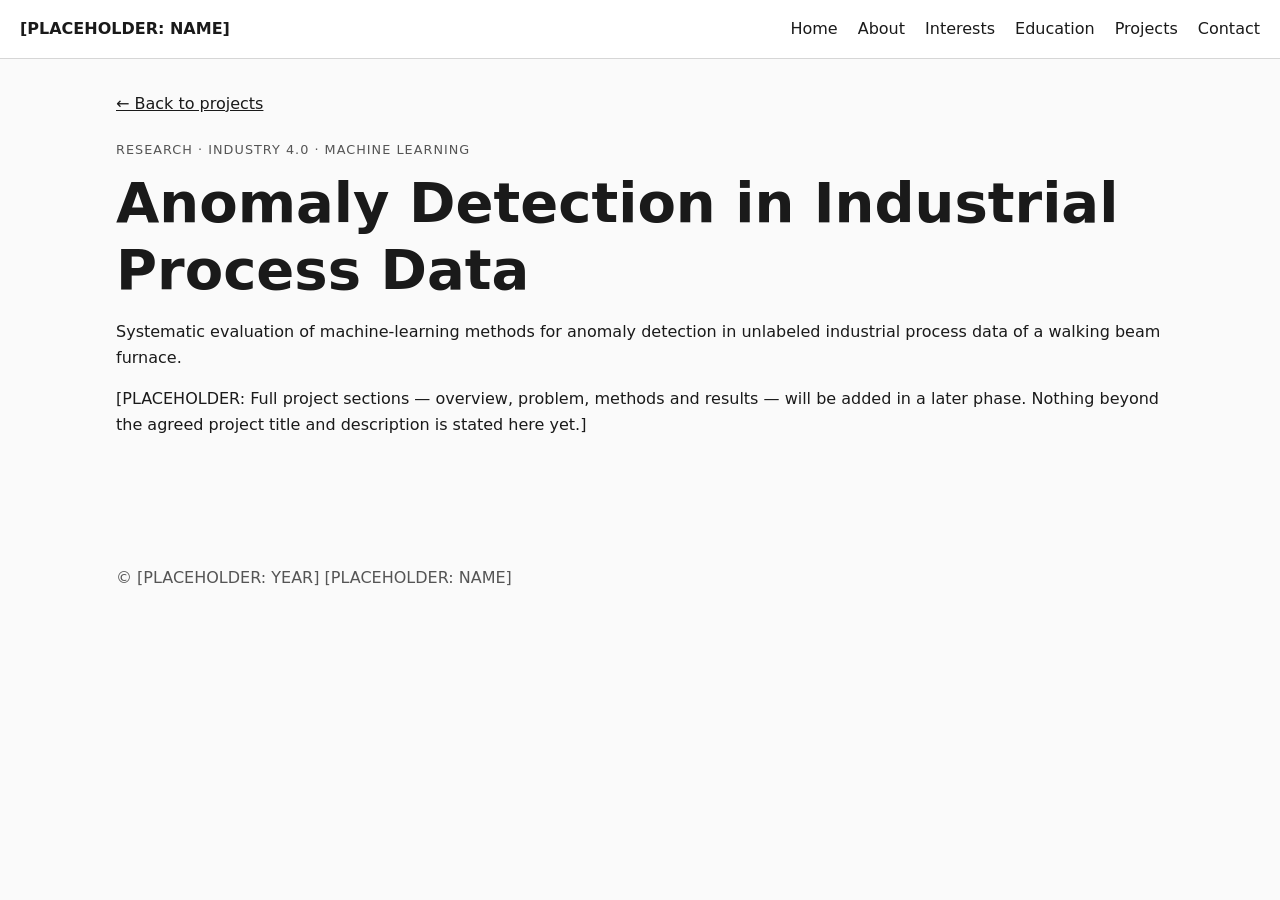
==== projects/anomaly-detection.html @ 58fe07e2 "Add HTML/CSS portfolio skeleton for GitHub Pages. Co-authored-by: Cursor <cursoragent@cursor.com>" ====
<!DOCTYPE html>
<html lang="en">
  <head>
    <meta charset="UTF-8" />
    <meta name="viewport" content="width=device-width, initial-scale=1.0" />
    <title>Anomaly Detection in Industrial Process Data · [PLACEHOLDER: NAME]</title>
    <link rel="stylesheet" href="../styles.css" />
  </head>
  <body>
    <header class="site-header">
      <a class="logo" href="../index.html">[PLACEHOLDER: NAME]</a>
      <nav class="site-nav" aria-label="Primary">
        <ul>
          <li><a href="../index.html#home">Home</a></li>
          <li><a href="../index.html#about">About</a></li>
          <li><a href="../index.html#interests">Interests</a></li>
          <li><a href="../index.html#education">Education</a></li>
          <li><a href="../index.html#projects">Projects</a></li>
          <li><a href="../index.html#contact">Contact</a></li>
        </ul>
      </nav>
    </header>

    <main class="page-project">
      <a class="back-link" href="../index.html#projects">← Back to projects</a>
      <p class="section-label">Research · Industry 4.0 · Machine Learning</p>
      <h1>Anomaly Detection in Industrial Process Data</h1>
      <p>
        Systematic evaluation of machine-learning methods for anomaly detection
        in unlabeled industrial process data of a walking beam furnace.
      </p>
      <p>
        [PLACEHOLDER: Full project sections — overview, problem, methods and
        results — will be added in a later phase. Nothing beyond the agreed
        project title and description is stated here yet.]
      </p>
    </main>

    <footer class="site-footer">
      <p>© [PLACEHOLDER: YEAR] [PLACEHOLDER: NAME]</p>
    </footer>

    <script src="../script.js"></script>
  </body>
</html>
---- styles.css ----
/* Phase 1: structural layout only. Visual polish follows in a later phase. */

:root {
  --max-width: 68rem;
  --space: 1.25rem;
  --space-lg: 4rem;
  --border: #d6d6d6;
  --text: #1a1a1a;
  --muted: #555;
  --bg: #fafafa;
  --surface: #fff;
}

*,
*::before,
*::after {
  box-sizing: border-box;
}

html {
  scroll-behavior: auto;
}

body {
  margin: 0;
  font-family: system-ui, -apple-system, "Segoe UI", sans-serif;
  line-height: 1.6;
  color: var(--text);
  background: var(--bg);
}

img {
  max-width: 100%;
  height: auto;
}

a {
  color: inherit;
}

.site-header {
  display: flex;
  flex-wrap: wrap;
  align-items: center;
  justify-content: space-between;
  gap: 0.75rem;
  padding: 1rem var(--space);
  border-bottom: 1px solid var(--border);
  background: var(--surface);
  position: sticky;
  top: 0;
}

.logo {
  font-weight: 600;
  text-decoration: none;
}

.site-nav ul {
  display: flex;
  flex-wrap: wrap;
  gap: 0.75rem 1.25rem;
  list-style: none;
  margin: 0;
  padding: 0;
}

.site-nav a {
  text-decoration: none;
}

.site-nav a:hover,
.site-nav a:focus-visible {
  text-decoration: underline;
}

main {
  max-width: var(--max-width);
  margin: 0 auto;
  padding: 0 var(--space) var(--space-lg);
}

section {
  padding: var(--space-lg) 0;
  border-bottom: 1px solid var(--border);
}

.section-label {
  margin: 0 0 0.5rem;
  letter-spacing: 0.08em;
  text-transform: uppercase;
  font-size: 0.8rem;
  color: var(--muted);
}

h1,
h2,
h3 {
  line-height: 1.2;
  font-weight: 650;
}

h1 {
  margin: 0 0 0.75rem;
  font-size: clamp(2rem, 6vw, 3.5rem);
}

h2 {
  margin: 0 0 1.25rem;
  font-size: clamp(1.5rem, 3vw, 2rem);
}

h3 {
  margin: 0 0 0.5rem;
  font-size: 1.15rem;
}

.hero {
  padding-top: 5rem;
  padding-bottom: 5rem;
}

.hero-kicker {
  margin: 0 0 0.75rem;
  color: var(--muted);
  letter-spacing: 0.12em;
  text-transform: uppercase;
  font-size: 0.8rem;
}

.hero-focus {
  margin: 0 0 1rem;
  font-size: 1.1rem;
}

.hero-quote {
  max-width: 38rem;
  margin: 0 0 1.75rem;
  color: var(--muted);
}

.hero-actions {
  display: flex;
  flex-wrap: wrap;
  gap: 0.75rem;
}

.button {
  display: inline-block;
  padding: 0.65rem 1.1rem;
  border: 1px solid var(--text);
  background: var(--text);
  color: var(--surface);
  text-decoration: none;
}

.button-secondary {
  background: transparent;
  color: var(--text);
}

.button:hover,
.button:focus-visible {
  opacity: 0.85;
}

.interest-grid {
  display: grid;
  grid-template-columns: repeat(auto-fit, minmax(12rem, 1fr));
  gap: 0.75rem;
  list-style: none;
  margin: 0;
  padding: 0;
}

.interest-grid li {
  padding: 1rem;
  border: 1px solid var(--border);
  background: var(--surface);
}

.timeline {
  list-style: none;
  margin: 0;
  padding: 0;
}

.timeline li {
  padding: 1.25rem 0 1.25rem 1.25rem;
  border-left: 2px solid var(--border);
}

.timeline-meta {
  margin: 0 0 0.35rem;
  color: var(--muted);
  font-size: 0.9rem;
}

.project-card {
  padding: 1.5rem;
  border: 1px solid var(--border);
  background: var(--surface);
}

.project-meta {
  margin: 0 0 0.5rem;
  color: var(--muted);
  font-size: 0.85rem;
  letter-spacing: 0.04em;
  text-transform: uppercase;
}

.method-list {
  display: flex;
  flex-wrap: wrap;
  gap: 0.5rem;
  list-style: none;
  margin: 1rem 0;
  padding: 0;
}

.method-list li {
  padding: 0.25rem 0.6rem;
  border: 1px solid var(--border);
  font-size: 0.9rem;
}

.text-link {
  font-weight: 600;
}

.contact-list {
  list-style: none;
  margin: 0;
  padding: 0;
}

.contact-list li {
  margin-bottom: 0.5rem;
}

.site-footer {
  max-width: var(--max-width);
  margin: 0 auto;
  padding: 2rem var(--space);
  color: var(--muted);
}

.page-project {
  padding-top: 2rem;
}

.back-link {
  display: inline-block;
  margin-bottom: 1.5rem;
}

@media (max-width: 767px) {
  .site-header {
    flex-direction: column;
    align-items: flex-start;
  }

  .hero {
    padding-top: 2.5rem;
    padding-bottom: 2.5rem;
  }

  section {
    padding: 2.5rem 0;
  }
}
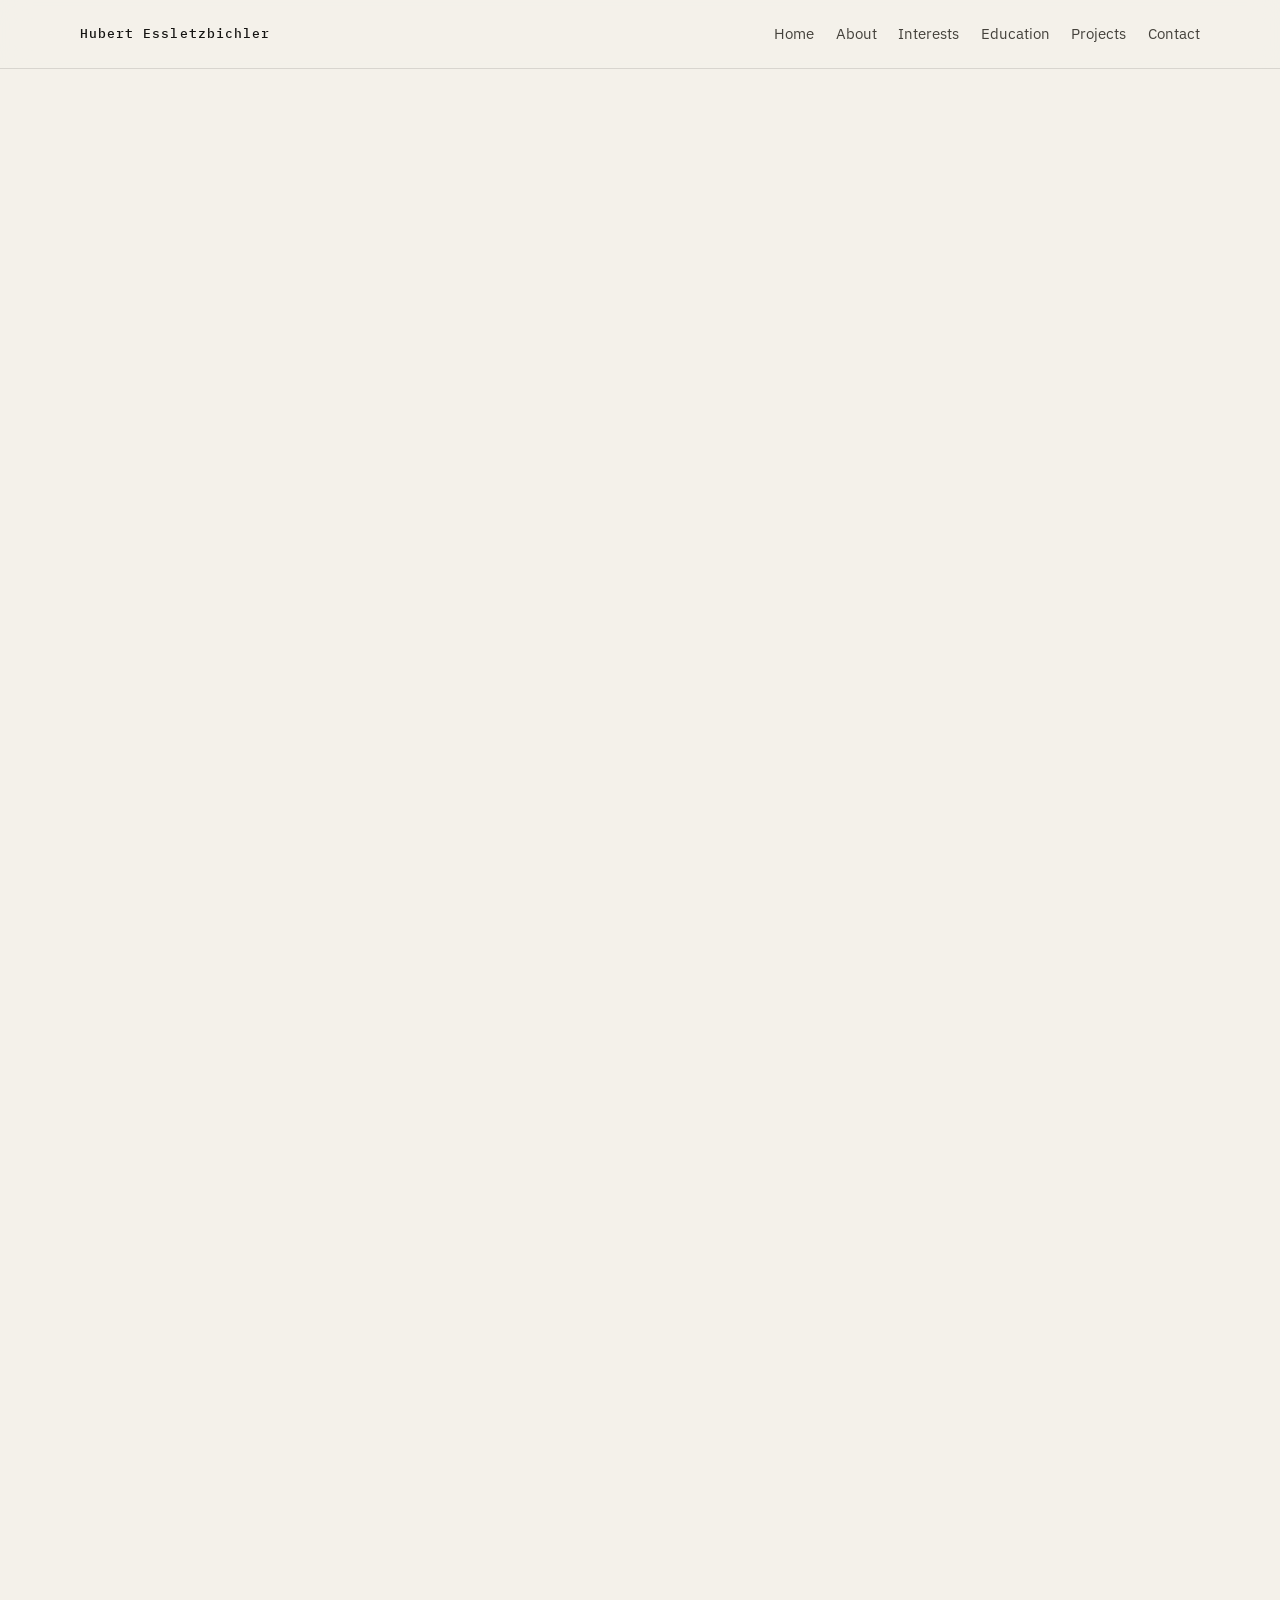
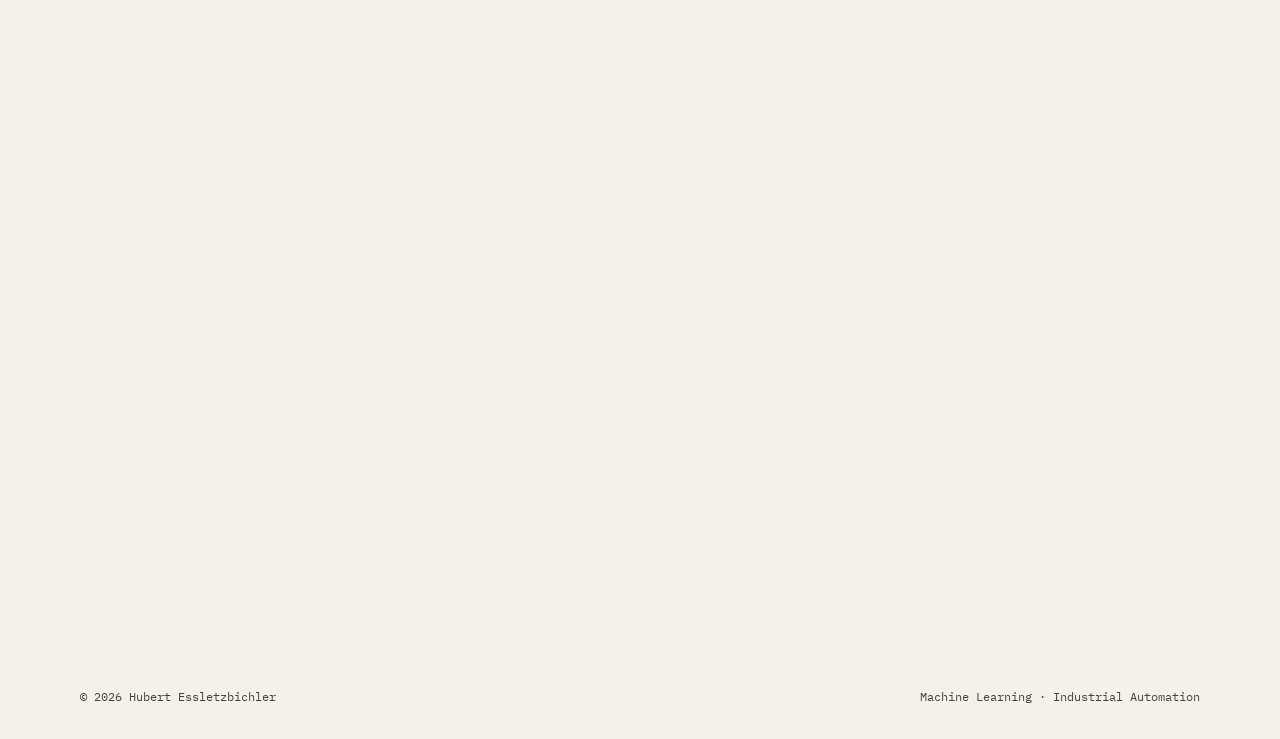
==== commit 1b7e2140: "Complete personal portfolio for GitHub Pages. Co-authored-by: Cursor <cursoragent@cursor.com>" ====
--- a/projects/anomaly-detection.html
+++ b/projects/anomaly-detection.html
@@ -3,41 +3,284 @@
   <head>
     <meta charset="UTF-8" />
     <meta name="viewport" content="width=device-width, initial-scale=1.0" />
-    <title>Anomaly Detection in Industrial Process Data · [PLACEHOLDER: NAME]</title>
+    <title>
+      Anomaly Detection in Industrial Process Data · Hubert Essletzbichler
+    </title>
+    <meta
+      name="description"
+      content="Research project: systematic comparison of unsupervised machine-learning methods for anomaly detection in unlabeled walking-beam-furnace process data."
+    />
+    <link
+      rel="canonical"
+      href="https://hubert1900.github.io/essletzbichler-hubert-portfolio/projects/anomaly-detection.html"
+    />
+    <meta property="og:type" content="article" />
+    <meta
+      property="og:title"
+      content="Anomaly Detection in Industrial Process Data · Hubert Essletzbichler"
+    />
+    <meta
+      property="og:description"
+      content="Systematic evaluation of machine-learning methods for anomaly detection in unlabeled industrial process data of a walking beam furnace."
+    />
+    <meta
+      property="og:url"
+      content="https://hubert1900.github.io/essletzbichler-hubert-portfolio/projects/anomaly-detection.html"
+    />
+    <meta
+      property="og:image"
+      content="https://hubert1900.github.io/essletzbichler-hubert-portfolio/assets/images/profile.jpg"
+    />
+    <meta name="twitter:card" content="summary_large_image" />
+    <meta name="theme-color" content="#f4f1ea" />
+    <link rel="preconnect" href="https://fonts.googleapis.com" />
+    <link rel="preconnect" href="https://fonts.gstatic.com" crossorigin />
+    <link
+      href="https://fonts.googleapis.com/css2?family=IBM+Plex+Mono:wght@400;500&family=IBM+Plex+Sans:wght@400;500;600&display=swap"
+      rel="stylesheet"
+    />
     <link rel="stylesheet" href="../styles.css" />
   </head>
   <body>
+    <a class="skip-link" href="#main-content">Skip to main content</a>
     <header class="site-header">
-      <a class="logo" href="../index.html">[PLACEHOLDER: NAME]</a>
-      <nav class="site-nav" aria-label="Primary">
-        <ul>
-          <li><a href="../index.html#home">Home</a></li>
-          <li><a href="../index.html#about">About</a></li>
-          <li><a href="../index.html#interests">Interests</a></li>
-          <li><a href="../index.html#education">Education</a></li>
-          <li><a href="../index.html#projects">Projects</a></li>
-          <li><a href="../index.html#contact">Contact</a></li>
-        </ul>
-      </nav>
+      <div class="shell header-bar">
+        <a class="logo" href="../index.html">Hubert Essletzbichler</a>
+        <button
+          type="button"
+          class="menu-toggle"
+          aria-expanded="false"
+          aria-controls="primary-nav"
+          aria-label="Open menu"
+        >
+          <span class="menu-toggle-bars" aria-hidden="true"></span>
+          <span class="menu-toggle-text">Menu</span>
+        </button>
+        <nav id="primary-nav" class="site-nav" aria-label="Primary">
+          <ul>
+            <li><a href="../index.html#home">Home</a></li>
+            <li><a href="../index.html#about">About</a></li>
+            <li><a href="../index.html#interests">Interests</a></li>
+            <li><a href="../index.html#education">Education</a></li>
+            <li><a href="../index.html#projects">Projects</a></li>
+            <li><a href="../index.html#contact">Contact</a></li>
+          </ul>
+        </nav>
+      </div>
     </header>
 
-    <main class="page-project">
+    <main id="main-content" class="shell page-project" tabindex="-1">
+      <article>
       <a class="back-link" href="../index.html#projects">← Back to projects</a>
       <p class="section-label">Research · Industry 4.0 · Machine Learning</p>
       <h1>Anomaly Detection in Industrial Process Data</h1>
-      <p>
+      <p class="project-lead">
         Systematic evaluation of machine-learning methods for anomaly detection
-        in unlabeled industrial process data of a walking beam furnace.
+        in unlabeled industrial process data of a walking beam furnace
+        (Stoßofen).
       </p>
-      <p>
-        [PLACEHOLDER: Full project sections — overview, problem, methods and
-        results — will be added in a later phase. Nothing beyond the agreed
-        project title and description is stated here yet.]
-      </p>
+
+      <section class="project-block" aria-labelledby="overview-heading">
+        <h2 id="overview-heading">Project Overview</h2>
+        <p>
+          This research project compares several unsupervised machine-learning
+          methods for detecting anomalies in industrial process data from a
+          walking beam furnace. The work focuses on a systematic evaluation
+          rather than on promoting a single algorithm.
+        </p>
+      </section>
+
+      <section class="project-block" aria-labelledby="problem-heading">
+        <h2 id="problem-heading">Problem Statement</h2>
+        <p>
+          Walking beam furnaces are continuous industrial heating processes.
+          Process variables are recorded over time, but labelled examples of
+          faults or unusual operating states are typically scarce. Without
+          reliable labels, conventional supervised classification is of limited
+          use. The industrial task is therefore to identify unusual patterns in
+          multivariate process data under realistic, largely unlabeled
+          conditions.
+        </p>
+      </section>
+
+      <section class="project-block" aria-labelledby="objective-heading">
+        <h2 id="objective-heading">Objective</h2>
+        <p>
+          The objective is to evaluate which machine-learning approaches are
+          suitable as a starting point for practical anomaly detection on this
+          furnace process. Suitability is assessed not only by detection
+          behaviour, but also by robustness, interpretability, handling of
+          unlabeled data, and effort required for parameterization.
+        </p>
+      </section>
+
+      <section class="project-block" aria-labelledby="data-heading">
+        <h2 id="data-heading">Data</h2>
+        <p>
+          The study uses industrial process time series from the walking beam
+          furnace. The recorded quantities include:
+        </p>
+        <ul class="plain-list">
+          <li>temperature-related process data</li>
+          <li>gas-related process data</li>
+          <li>air-related process data</li>
+        </ul>
+        <p>
+          The data are multivariate time series and are predominantly unlabeled.
+          No assumed dataset size, sampling rate, or plant identifier is stated
+          here.
+        </p>
+        <p class="placeholder-note">
+          [PLACEHOLDER: DATA DETAILS — recording period, number of variables,
+          sampling interval, preprocessing steps, or a figure of selected
+          signals, if they should be published.]
+        </p>
+      </section>
+
+      <section class="project-block" aria-labelledby="methodology-heading">
+        <h2 id="methodology-heading">Methodology</h2>
+        <p>
+          The same industrial process data are used to compare several
+          unsupervised methods under a common evaluation framing. The comparison
+          is systematic: each method is considered with regard to how it treats
+          unlabeled data, unknown anomaly types, multivariate relationships, and
+          practical constraints of industrial use. The aim is not to declare a
+          universally best algorithm, but to identify which approaches are
+          defensible for this process and this use case.
+        </p>
+        <p class="placeholder-note">
+          [PLACEHOLDER: METHOD DETAILS — preprocessing, train/test split if
+          any, and how scores or alarms were compared, if these should be
+          published.]
+        </p>
+      </section>
+
+      <section class="project-block" aria-labelledby="models-heading">
+        <h2 id="models-heading">Models</h2>
+        <ol class="model-list">
+          <li>
+            <h3>Moving Average</h3>
+            <p>
+              A simple statistical baseline that highlights deviations from a
+              smoothed local level in the time series.
+            </p>
+          </li>
+          <li>
+            <h3>PCA</h3>
+            <p>
+              Principal Component Analysis used to represent multivariate
+              variation and to flag observations that are poorly explained by
+              the dominant components.
+            </p>
+          </li>
+          <li>
+            <h3>One-Class SVM</h3>
+            <p>
+              A boundary-based one-class method that models a region of normal
+              operation in feature space.
+            </p>
+          </li>
+          <li>
+            <h3>Isolation Forest</h3>
+            <p>
+              An ensemble method that isolates unusual observations through
+              random partitions, without requiring labeled anomalies.
+            </p>
+          </li>
+          <li>
+            <h3>Local Outlier Factor</h3>
+            <p>
+              A density-based method that compares the local neighbourhood of
+              an observation with that of its neighbours.
+            </p>
+          </li>
+          <li>
+            <h3>Autoencoder</h3>
+            <p>
+              A neural reconstruction model intended for more complex, possibly
+              nonlinear relationships in the process data.
+            </p>
+          </li>
+        </ol>
+      </section>
+
+      <section class="project-block" aria-labelledby="criteria-heading">
+        <h2 id="criteria-heading">Evaluation Criteria</h2>
+        <p>The methods were considered with respect to, among other aspects:</p>
+        <ul class="plain-list">
+          <li>handling of unlabeled data</li>
+          <li>handling of unknown anomaly types</li>
+          <li>robustness</li>
+          <li>interpretability</li>
+          <li>multivariate processing</li>
+          <li>parameterization effort</li>
+          <li>extensibility</li>
+        </ul>
+      </section>
+
+      <section class="project-block" aria-labelledby="results-heading">
+        <h2 id="results-heading">Results</h2>
+        <p>
+          There is no universally best method. Suitability depends on the
+          process, the available data, and the intended industrial use.
+        </p>
+        <div class="result-grid">
+          <article>
+            <p class="result-kicker">Practical starting point</p>
+            <h3>Isolation Forest</h3>
+            <p>
+              For the walking beam furnace process under study, Isolation Forest
+              was prioritized as a suitable starting point for practical
+              implementation.
+            </p>
+          </article>
+          <article>
+            <p class="result-kicker">Comparison model</p>
+            <h3>One-Class SVM</h3>
+            <p>
+              The One-Class SVM is kept as a complementary comparison model
+              alongside Isolation Forest.
+            </p>
+          </article>
+          <article>
+            <p class="result-kicker">Further approach</p>
+            <h3>Autoencoder</h3>
+            <p>
+              The Autoencoder was assessed as a further approach for more
+              complex and nonlinear relationships in the process data.
+            </p>
+          </article>
+        </div>
+        <p class="placeholder-note">
+          [PLACEHOLDER: RESULTS DETAIL — plots, qualitative examples, or
+          quantitative scores, only if they exist and may be published.]
+        </p>
+      </section>
+
+      <section class="project-block" aria-labelledby="conclusion-heading">
+        <h2 id="conclusion-heading">Conclusion</h2>
+        <p>
+          The results show that the most complex machine-learning model is not
+          automatically the most suitable one for industrial use. Fitness
+          depends in particular on:
+        </p>
+        <ul class="plain-list">
+          <li>the available process data</li>
+          <li>the requirements of the use case</li>
+          <li>the planned area of application</li>
+          <li>interpretability</li>
+          <li>robustness</li>
+          <li>parameterization effort</li>
+        </ul>
+      </section>
+      </article>
     </main>
 
     <footer class="site-footer">
-      <p>© [PLACEHOLDER: YEAR] [PLACEHOLDER: NAME]</p>
+      <div class="shell footer-bar">
+        <p>© 2026 Hubert Essletzbichler</p>
+        <p>Machine Learning · Industrial Automation</p>
+      </div>
     </footer>
 
     <script src="../script.js"></script>
--- a/styles.css
+++ b/styles.css
@@ -1,14 +1,18 @@
-/* Phase 1: structural layout only. Visual polish follows in a later phase. */
-
 :root {
-  --max-width: 68rem;
-  --space: 1.25rem;
-  --space-lg: 4rem;
-  --border: #d6d6d6;
-  --text: #1a1a1a;
-  --muted: #555;
-  --bg: #fafafa;
-  --surface: #fff;
+  --max-width: 70rem;
+  --gutter: clamp(1.25rem, 4vw, 2.75rem);
+  --section-space: clamp(4.25rem, 8vw, 7.25rem);
+  --ink: #161513;
+  --muted: #45423c;
+  --bg: #f4f1ea;
+  --surface: #fbf9f4;
+  --border: rgba(22, 21, 19, 0.12);
+  --accent: #1a4f49;
+  --accent-soft: rgba(26, 79, 73, 0.08);
+  --shadow: 0 16px 36px rgba(22, 21, 19, 0.05);
+  --font: "IBM Plex Sans", system-ui, sans-serif;
+  --mono: "IBM Plex Mono", ui-monospace, monospace;
+  --ease: 180ms ease;
 }
 
 *,
@@ -19,124 +23,272 @@
 
 html {
   scroll-behavior: auto;
+  scroll-padding-top: 5rem;
+  overflow-x: clip;
 }
 
 body {
   margin: 0;
-  font-family: system-ui, -apple-system, "Segoe UI", sans-serif;
-  line-height: 1.6;
-  color: var(--text);
+  color: var(--ink);
   background: var(--bg);
+  font-family: var(--font);
+  font-size: 1.05rem;
+  line-height: 1.65;
+  overflow-x: clip;
+  -webkit-font-smoothing: antialiased;
 }
 
 img {
   max-width: 100%;
   height: auto;
+  display: block;
 }
 
 a {
   color: inherit;
 }
 
+:focus-visible {
+  outline: 2px solid var(--accent);
+  outline-offset: 3px;
+}
+
+.skip-link {
+  position: absolute;
+  left: var(--gutter);
+  top: 0.75rem;
+  z-index: 30;
+  padding: 0.55rem 0.85rem;
+  background: var(--ink);
+  color: var(--bg);
+  text-decoration: none;
+  transform: translateY(-150%);
+}
+
+.skip-link:focus {
+  transform: none;
+}
+
+.visually-hidden {
+  position: absolute;
+  width: 1px;
+  height: 1px;
+  padding: 0;
+  margin: -1px;
+  overflow: hidden;
+  clip: rect(0, 0, 0, 0);
+  white-space: nowrap;
+  border: 0;
+}
+
+main:focus {
+  outline: none;
+}
+
+.shell {
+  width: min(100% - 2 * var(--gutter), var(--max-width));
+  margin-inline: auto;
+}
+
+.measure {
+  max-width: 40rem;
+}
+
+.measure p {
+  margin: 0 0 1rem;
+  color: var(--muted);
+}
+
+.measure p:last-child {
+  margin-bottom: 0;
+}
+
+.skills-block {
+  max-width: 40rem;
+  margin-top: 2rem;
+}
+
+.skills-block h3 {
+  margin-bottom: 0.85rem;
+  font-family: var(--mono);
+  font-size: 0.75rem;
+  letter-spacing: 0.1em;
+  text-transform: uppercase;
+  color: var(--muted);
+  font-weight: 500;
+}
+
+/* Header */
+
 .site-header {
+  position: sticky;
+  top: 0;
+  z-index: 20;
+  border-bottom: 1px solid var(--border);
+  background: rgba(244, 241, 234, 0.92);
+  backdrop-filter: blur(14px);
+}
+
+.header-bar {
   display: flex;
   flex-wrap: wrap;
   align-items: center;
   justify-content: space-between;
-  gap: 0.75rem;
-  padding: 1rem var(--space);
-  border-bottom: 1px solid var(--border);
-  background: var(--surface);
-  position: sticky;
-  top: 0;
+  gap: 0.85rem 1.5rem;
+  min-height: 4.25rem;
 }
 
 .logo {
-  font-weight: 600;
+  font-family: var(--mono);
+  font-size: 0.82rem;
+  font-weight: 500;
+  letter-spacing: 0.08em;
   text-decoration: none;
+}
+
+.logo:hover {
+  color: var(--accent);
 }
 
 .site-nav ul {
   display: flex;
   flex-wrap: wrap;
-  gap: 0.75rem 1.25rem;
+  gap: 0.2rem 1.35rem;
+  margin: 0;
+  padding: 0;
   list-style: none;
-  margin: 0;
-  padding: 0;
 }
 
 .site-nav a {
+  position: relative;
+  display: inline-block;
+  padding: 1.15rem 0;
+  color: var(--muted);
+  font-size: 0.92rem;
   text-decoration: none;
+  transition: color var(--ease);
+}
+
+.site-nav a::after {
+  content: "";
+  position: absolute;
+  left: 0;
+  right: 0;
+  bottom: 0.85rem;
+  height: 1px;
+  background: var(--accent);
+  transform: scaleX(0);
+  transform-origin: left;
+  transition: transform var(--ease);
 }
 
 .site-nav a:hover,
-.site-nav a:focus-visible {
-  text-decoration: underline;
-}
-
-main {
-  max-width: var(--max-width);
-  margin: 0 auto;
-  padding: 0 var(--space) var(--space-lg);
-}
+.site-nav a.is-active {
+  color: var(--ink);
+}
+
+.site-nav a:hover::after,
+.site-nav a.is-active::after {
+  transform: scaleX(1);
+}
+
+.reveal {
+  opacity: 0;
+  transform: translateY(1rem);
+  transition: opacity 0.55s ease, transform 0.55s ease;
+}
+
+.reveal.is-visible {
+  opacity: 1;
+  transform: none;
+}
+
+/* Sections */
 
 section {
-  padding: var(--space-lg) 0;
+  padding: var(--section-space) 0;
   border-bottom: 1px solid var(--border);
+  scroll-margin-top: 5rem;
 }
 
 .section-label {
-  margin: 0 0 0.5rem;
-  letter-spacing: 0.08em;
+  display: flex;
+  align-items: center;
+  gap: 0.75rem;
+  margin: 0 0 0.85rem;
+  color: var(--accent);
+  font-family: var(--mono);
+  font-size: 0.72rem;
+  letter-spacing: 0.14em;
   text-transform: uppercase;
-  font-size: 0.8rem;
-  color: var(--muted);
+}
+
+.section-label::before {
+  content: "";
+  width: 1.75rem;
+  height: 1px;
+  background: currentColor;
 }
 
 h1,
 h2,
 h3 {
-  line-height: 1.2;
-  font-weight: 650;
+  margin: 0;
+  font-weight: 600;
+  line-height: 1.12;
+  letter-spacing: -0.03em;
 }
 
 h1 {
-  margin: 0 0 0.75rem;
-  font-size: clamp(2rem, 6vw, 3.5rem);
+  margin-bottom: 1rem;
+  font-size: clamp(2.5rem, 7vw, 4.5rem);
 }
 
 h2 {
-  margin: 0 0 1.25rem;
-  font-size: clamp(1.5rem, 3vw, 2rem);
+  margin-bottom: 1.7rem;
+  font-size: clamp(1.7rem, 3vw, 2.3rem);
 }
 
 h3 {
-  margin: 0 0 0.5rem;
-  font-size: 1.15rem;
-}
+  margin-bottom: 0.45rem;
+  font-size: 1.2rem;
+}
+
+/* Hero */
 
 .hero {
-  padding-top: 5rem;
-  padding-bottom: 5rem;
+  padding-top: clamp(3.5rem, 8vw, 6.5rem);
+  padding-bottom: clamp(3.5rem, 8vw, 6.5rem);
+}
+
+.hero-grid {
+  display: grid;
+  grid-template-columns: minmax(0, 1.15fr) minmax(16rem, 0.7fr);
+  gap: clamp(2rem, 6vw, 5.5rem);
+  align-items: center;
 }
 
 .hero-kicker {
-  margin: 0 0 0.75rem;
-  color: var(--muted);
-  letter-spacing: 0.12em;
+  margin: 0 0 1.1rem;
+  color: var(--muted);
+  font-family: var(--mono);
+  font-size: 0.78rem;
+  letter-spacing: 0.16em;
   text-transform: uppercase;
-  font-size: 0.8rem;
 }
 
 .hero-focus {
-  margin: 0 0 1rem;
-  font-size: 1.1rem;
+  margin: 0 0 1.2rem;
+  color: var(--accent);
+  font-family: var(--mono);
+  font-size: clamp(0.95rem, 1.6vw, 1.1rem);
 }
 
 .hero-quote {
-  max-width: 38rem;
-  margin: 0 0 1.75rem;
-  color: var(--muted);
+  max-width: 34rem;
+  margin: 0 0 2.1rem;
+  color: var(--muted);
+  font-size: 1.12rem;
 }
 
 .hero-actions {
@@ -145,128 +297,647 @@
   gap: 0.75rem;
 }
 
+.portrait {
+  margin: 0;
+  justify-self: end;
+  width: min(100%, 22rem);
+}
+
+.portrait-frame {
+  overflow: hidden;
+  aspect-ratio: 3 / 4;
+  border: 1px solid var(--border);
+  background: var(--surface);
+}
+
+.portrait-frame img {
+  width: 100%;
+  height: 100%;
+  object-fit: cover;
+  object-position: center 20%;
+}
+
+.portrait figcaption {
+  margin-top: 0.55rem;
+  color: var(--muted);
+  font-family: var(--mono);
+  font-size: 0.72rem;
+  letter-spacing: 0.08em;
+}
+
+/* Buttons */
+
 .button {
-  display: inline-block;
-  padding: 0.65rem 1.1rem;
-  border: 1px solid var(--text);
-  background: var(--text);
-  color: var(--surface);
+  display: inline-flex;
+  align-items: center;
+  justify-content: center;
+  min-height: 2.9rem;
+  padding: 0.7rem 1.2rem;
+  border: 1px solid var(--ink);
+  background: var(--ink);
+  color: var(--bg);
+  font-size: 0.95rem;
+  font-weight: 500;
   text-decoration: none;
+  transition: background var(--ease), border-color var(--ease), color var(--ease);
+}
+
+.button:hover {
+  background: var(--accent);
+  border-color: var(--accent);
 }
 
 .button-secondary {
   background: transparent;
-  color: var(--text);
-}
-
-.button:hover,
-.button:focus-visible {
-  opacity: 0.85;
-}
+  color: var(--ink);
+}
+
+.button-secondary:hover {
+  background: var(--accent);
+  border-color: var(--accent);
+  color: var(--bg);
+}
+
+/* Interests */
 
 .interest-grid {
   display: grid;
-  grid-template-columns: repeat(auto-fit, minmax(12rem, 1fr));
-  gap: 0.75rem;
+  grid-template-columns: repeat(3, minmax(0, 1fr));
+  gap: 0.85rem;
+  margin: 0;
+  padding: 0;
   list-style: none;
-  margin: 0;
-  padding: 0;
+  counter-reset: interest;
 }
 
 .interest-grid li {
-  padding: 1rem;
+  display: flex;
+  flex-direction: column;
+  justify-content: space-between;
+  gap: 1.5rem;
+  min-height: 8.25rem;
+  padding: 1.15rem 1.2rem;
   border: 1px solid var(--border);
   background: var(--surface);
-}
+  transition: border-color var(--ease), transform var(--ease);
+}
+
+.interest-grid li::before {
+  counter-increment: interest;
+  content: counter(interest, decimal-leading-zero);
+  color: var(--muted);
+  font-family: var(--mono);
+  font-size: 0.72rem;
+}
+
+.interest-grid li:hover {
+  border-color: var(--accent);
+  transform: translateY(-2px);
+}
+
+/* Timeline */
 
 .timeline {
+  margin: 0;
+  padding: 0;
   list-style: none;
-  margin: 0;
-  padding: 0;
 }
 
 .timeline li {
-  padding: 1.25rem 0 1.25rem 1.25rem;
-  border-left: 2px solid var(--border);
+  display: grid;
+  grid-template-columns: 14.5rem minmax(0, 1fr);
+  gap: 1.5rem;
+  padding: 1.6rem 0;
+  border-top: 1px solid var(--border);
+}
+
+.timeline li:last-child {
+  border-bottom: 1px solid var(--border);
 }
 
 .timeline-meta {
-  margin: 0 0 0.35rem;
-  color: var(--muted);
-  font-size: 0.9rem;
-}
+  margin: 0;
+  color: var(--muted);
+  font-family: var(--mono);
+  font-size: 0.75rem;
+  letter-spacing: 0.04em;
+}
+
+.timeline-body p {
+  margin: 0;
+  max-width: 40rem;
+  color: var(--muted);
+}
+
+/* Projects */
 
 .project-card {
-  padding: 1.5rem;
+  display: grid;
+  grid-template-columns: 4.5rem minmax(0, 1fr);
+  gap: 1rem 1.5rem;
+  padding: clamp(1.5rem, 3vw, 2.4rem);
   border: 1px solid var(--border);
   background: var(--surface);
+  box-shadow: var(--shadow);
+  transition: border-color var(--ease), transform var(--ease);
+}
+
+.project-card:hover {
+  border-color: rgba(26, 79, 73, 0.45);
+  transform: translateY(-2px);
+}
+
+.project-index {
+  margin: 0;
+  color: var(--accent);
+  font-family: var(--mono);
+  font-size: 0.85rem;
 }
 
 .project-meta {
-  margin: 0 0 0.5rem;
-  color: var(--muted);
-  font-size: 0.85rem;
-  letter-spacing: 0.04em;
+  margin: 0 0 0.7rem;
+  color: var(--accent);
+  font-family: var(--mono);
+  font-size: 0.72rem;
+  letter-spacing: 0.1em;
   text-transform: uppercase;
+}
+
+.project-card h3 a {
+  text-decoration: none;
+}
+
+.project-card h3 a:hover {
+  color: var(--accent);
+}
+
+.project-body > p {
+  max-width: 42rem;
+  margin: 0;
+  color: var(--muted);
 }
 
 .method-list {
   display: flex;
   flex-wrap: wrap;
-  gap: 0.5rem;
+  gap: 0.45rem;
+  margin: 1.2rem 0 1.35rem;
+  padding: 0;
   list-style: none;
-  margin: 1rem 0;
-  padding: 0;
 }
 
 .method-list li {
-  padding: 0.25rem 0.6rem;
+  padding: 0.28rem 0.65rem;
   border: 1px solid var(--border);
-  font-size: 0.9rem;
+  background: var(--accent-soft);
+  font-family: var(--mono);
+  font-size: 0.75rem;
 }
 
 .text-link {
   font-weight: 600;
+  text-decoration: none;
+  border-bottom: 1px solid currentColor;
+}
+
+.text-link:hover {
+  color: var(--accent);
+}
+
+/* Contact */
+
+.contact-grid {
+  display: grid;
+  grid-template-columns: minmax(0, 0.9fr) minmax(0, 1.1fr);
+  gap: clamp(2rem, 6vw, 5rem);
+  align-items: start;
 }
 
 .contact-list {
+  margin: 0;
+  padding: 0;
   list-style: none;
-  margin: 0;
+  border-top: 1px solid var(--border);
+}
+
+.contact-list li {
+  display: grid;
+  grid-template-columns: 7rem minmax(0, 1fr);
+  gap: 1rem;
+  align-items: center;
+  min-height: 3.6rem;
+  padding: 0.85rem 0;
+  border-bottom: 1px solid var(--border);
+}
+
+.contact-list span {
+  color: var(--muted);
+  font-family: var(--mono);
+  font-size: 0.72rem;
+  letter-spacing: 0.08em;
+  text-transform: uppercase;
+}
+
+.contact-list a {
+  color: var(--ink);
+  text-decoration: none;
+  justify-self: end;
+  text-align: right;
+  overflow-wrap: anywhere;
+}
+
+.contact-list a:hover {
+  color: var(--accent);
+}
+
+/* Footer */
+
+.site-footer {
+  padding: 1.6rem 0 2rem;
+}
+
+.footer-bar {
+  display: flex;
+  flex-wrap: wrap;
+  justify-content: space-between;
+  gap: 0.5rem 1.5rem;
+  color: var(--muted);
+  font-family: var(--mono);
+  font-size: 0.75rem;
+}
+
+.footer-bar p {
+  margin: 0;
+}
+
+/* Project page */
+
+.page-project {
+  padding-top: 3.5rem;
+  padding-bottom: 5rem;
+}
+
+.page-project h1 {
+  max-width: 18ch;
+  font-size: clamp(2rem, 5vw, 3.2rem);
+}
+
+.page-project p,
+.project-lead {
+  max-width: 42rem;
+  color: var(--muted);
+}
+
+.project-lead {
+  margin: 0 0 2.5rem;
+  font-size: 1.12rem;
+}
+
+.project-block {
+  max-width: 46rem;
+  padding: 2.4rem 0;
+  border-top: 1px solid var(--border);
+}
+
+.project-block h2 {
+  margin-bottom: 1rem;
+  font-size: clamp(1.45rem, 2.5vw, 1.85rem);
+}
+
+.project-block p {
+  margin: 0 0 1rem;
+  color: var(--muted);
+}
+
+.project-block p:last-child {
+  margin-bottom: 0;
+}
+
+.plain-list {
+  margin: 0 0 1rem;
   padding: 0;
-}
-
-.contact-list li {
-  margin-bottom: 0.5rem;
-}
-
-.site-footer {
-  max-width: var(--max-width);
-  margin: 0 auto;
-  padding: 2rem var(--space);
-  color: var(--muted);
-}
-
-.page-project {
-  padding-top: 2rem;
+  list-style: none;
+}
+
+.plain-list li {
+  padding: 0.7rem 0;
+  border-bottom: 1px solid var(--border);
+}
+
+.plain-list li:first-child {
+  border-top: 1px solid var(--border);
+}
+
+.model-list {
+  margin: 0;
+  padding: 0;
+  list-style: none;
+  counter-reset: model;
+}
+
+.model-list li {
+  display: grid;
+  grid-template-columns: 2.5rem minmax(0, 1fr);
+  gap: 0.75rem;
+  padding: 1.15rem 0;
+  border-bottom: 1px solid var(--border);
+}
+
+.model-list li:first-child {
+  border-top: 1px solid var(--border);
+}
+
+.model-list li::before {
+  counter-increment: model;
+  content: counter(model, decimal-leading-zero);
+  color: var(--accent);
+  font-family: var(--mono);
+  font-size: 0.75rem;
+  padding-top: 0.2rem;
+}
+
+.model-list h3 {
+  margin-bottom: 0.35rem;
+}
+
+.model-list p {
+  margin: 0;
+}
+
+.result-grid {
+  display: grid;
+  grid-template-columns: repeat(3, minmax(0, 1fr));
+  gap: 0.85rem;
+  margin: 1.25rem 0;
+}
+
+.result-grid article {
+  padding: 1.15rem 1.2rem;
+  border: 1px solid var(--border);
+  background: var(--surface);
+}
+
+.result-kicker {
+  margin: 0 0 0.55rem;
+  color: var(--accent);
+  font-family: var(--mono);
+  font-size: 0.7rem;
+  letter-spacing: 0.08em;
+  text-transform: uppercase;
+}
+
+.result-grid h3 {
+  margin-bottom: 0.55rem;
+  font-size: 1.05rem;
+}
+
+.placeholder-note {
+  padding: 0.85rem 0 0.85rem 1rem;
+  border-left: 2px solid var(--border);
+  color: var(--muted);
+  font-family: var(--mono);
+  font-size: 0.82rem;
 }
 
 .back-link {
   display: inline-block;
-  margin-bottom: 1.5rem;
+  margin-bottom: 2rem;
+  color: var(--muted);
+  font-family: var(--mono);
+  font-size: 0.75rem;
+  letter-spacing: 0.06em;
+  text-decoration: none;
+}
+
+.back-link:hover {
+  color: var(--accent);
+}
+
+.menu-toggle {
+  display: none;
+  align-items: center;
+  gap: 0.55rem;
+  min-height: 2.5rem;
+  padding: 0.35rem 0.15rem 0.35rem 0.45rem;
+  border: 0;
+  background: transparent;
+  color: var(--ink);
+  font-family: var(--mono);
+  font-size: 0.72rem;
+  letter-spacing: 0.08em;
+  text-transform: uppercase;
+  cursor: pointer;
+}
+
+.menu-toggle-bars {
+  position: relative;
+  display: block;
+  width: 1.15rem;
+  height: 0.7rem;
+}
+
+.menu-toggle-bars::before,
+.menu-toggle-bars::after {
+  content: "";
+  position: absolute;
+  left: 0;
+  width: 100%;
+  height: 1.5px;
+  background: currentColor;
+  transition: transform var(--ease), top var(--ease);
+}
+
+.menu-toggle-bars::before {
+  top: 0.1rem;
+}
+
+.menu-toggle-bars::after {
+  top: 0.48rem;
+}
+
+.menu-toggle[aria-expanded="true"] .menu-toggle-bars::before {
+  top: 0.3rem;
+  transform: rotate(45deg);
+}
+
+.menu-toggle[aria-expanded="true"] .menu-toggle-bars::after {
+  top: 0.3rem;
+  transform: rotate(-45deg);
+}
+
+/* Breakpoints: 1024, 768, 375 */
+
+@media (max-width: 1024px) {
+  .hero-grid,
+  .contact-grid {
+    grid-template-columns: 1fr;
+  }
+
+  .portrait {
+    justify-self: start;
+    width: min(100%, 20rem);
+  }
+
+  .interest-grid {
+    grid-template-columns: repeat(2, minmax(0, 1fr));
+  }
+
+  .timeline li {
+    grid-template-columns: 11.5rem minmax(0, 1fr);
+    gap: 1.1rem;
+  }
+
+  .site-nav a {
+    font-size: 0.86rem;
+  }
 }
 
 @media (max-width: 767px) {
-  .site-header {
+  .header-bar {
+    display: grid;
+    grid-template-columns: minmax(0, 1fr) auto;
+    align-items: center;
+    min-height: 3.6rem;
+    padding: 0.15rem 0;
+  }
+
+  .menu-toggle {
+    display: inline-flex;
+  }
+
+  .site-nav {
+    display: none;
+    grid-column: 1 / -1;
+    padding-bottom: 0.85rem;
+  }
+
+  .site-nav.is-open {
+    display: block;
+  }
+
+  .site-nav ul {
     flex-direction: column;
-    align-items: flex-start;
+    gap: 0;
+  }
+
+  .site-nav a {
+    display: block;
+    padding: 0.8rem 0;
+    border-bottom: 1px solid var(--border);
+  }
+
+  .site-nav a::after {
+    display: none;
   }
 
   .hero {
     padding-top: 2.5rem;
-    padding-bottom: 2.5rem;
+    padding-bottom: 2.75rem;
+  }
+
+  .hero-quote {
+    margin-bottom: 1.5rem;
+    font-size: 1.02rem;
+  }
+
+  .hero-actions {
+    width: 100%;
+  }
+
+  .hero-actions .button {
+    flex: 1 1 10rem;
+  }
+
+  .portrait {
+    width: min(100%, 18rem);
   }
 
   section {
-    padding: 2.5rem 0;
-  }
-}
+    padding: 3rem 0;
+  }
+
+  h2 {
+    margin-bottom: 1.2rem;
+  }
+
+  .interest-grid,
+  .timeline li,
+  .project-card,
+  .contact-list li {
+    grid-template-columns: 1fr;
+  }
+
+  .interest-grid li {
+    min-height: 0;
+    flex-direction: row;
+    align-items: baseline;
+    gap: 0.9rem;
+  }
+
+  .project-card {
+    padding: 1.25rem;
+  }
+
+  .contact-list a {
+    justify-self: start;
+    text-align: left;
+  }
+
+  .page-project {
+    padding-top: 2.25rem;
+    padding-bottom: 3.25rem;
+  }
+
+  .result-grid {
+    grid-template-columns: 1fr;
+  }
+
+  .model-list li {
+    grid-template-columns: 2rem minmax(0, 1fr);
+  }
+
+  .footer-bar {
+    flex-direction: column;
+    gap: 0.35rem;
+  }
+
+  body.nav-open {
+    overflow: hidden;
+  }
+}
+
+@media (max-width: 375px) {
+  :root {
+    --gutter: 1rem;
+  }
+
+  body {
+    font-size: 1rem;
+  }
+
+  h1 {
+    font-size: clamp(2rem, 11vw, 2.55rem);
+  }
+
+  .hero-focus {
+    font-size: 0.92rem;
+  }
+
+  .hero-actions .button {
+    flex: 1 1 100%;
+  }
+}
+
+@media (prefers-reduced-motion: reduce) {
+  *,
+  *::before,
+  *::after {
+    transition: none !important;
+    scroll-behavior: auto !important;
+  }
+
+  .reveal {
+    opacity: 1 !important;
+    transform: none !important;
+  }
+}
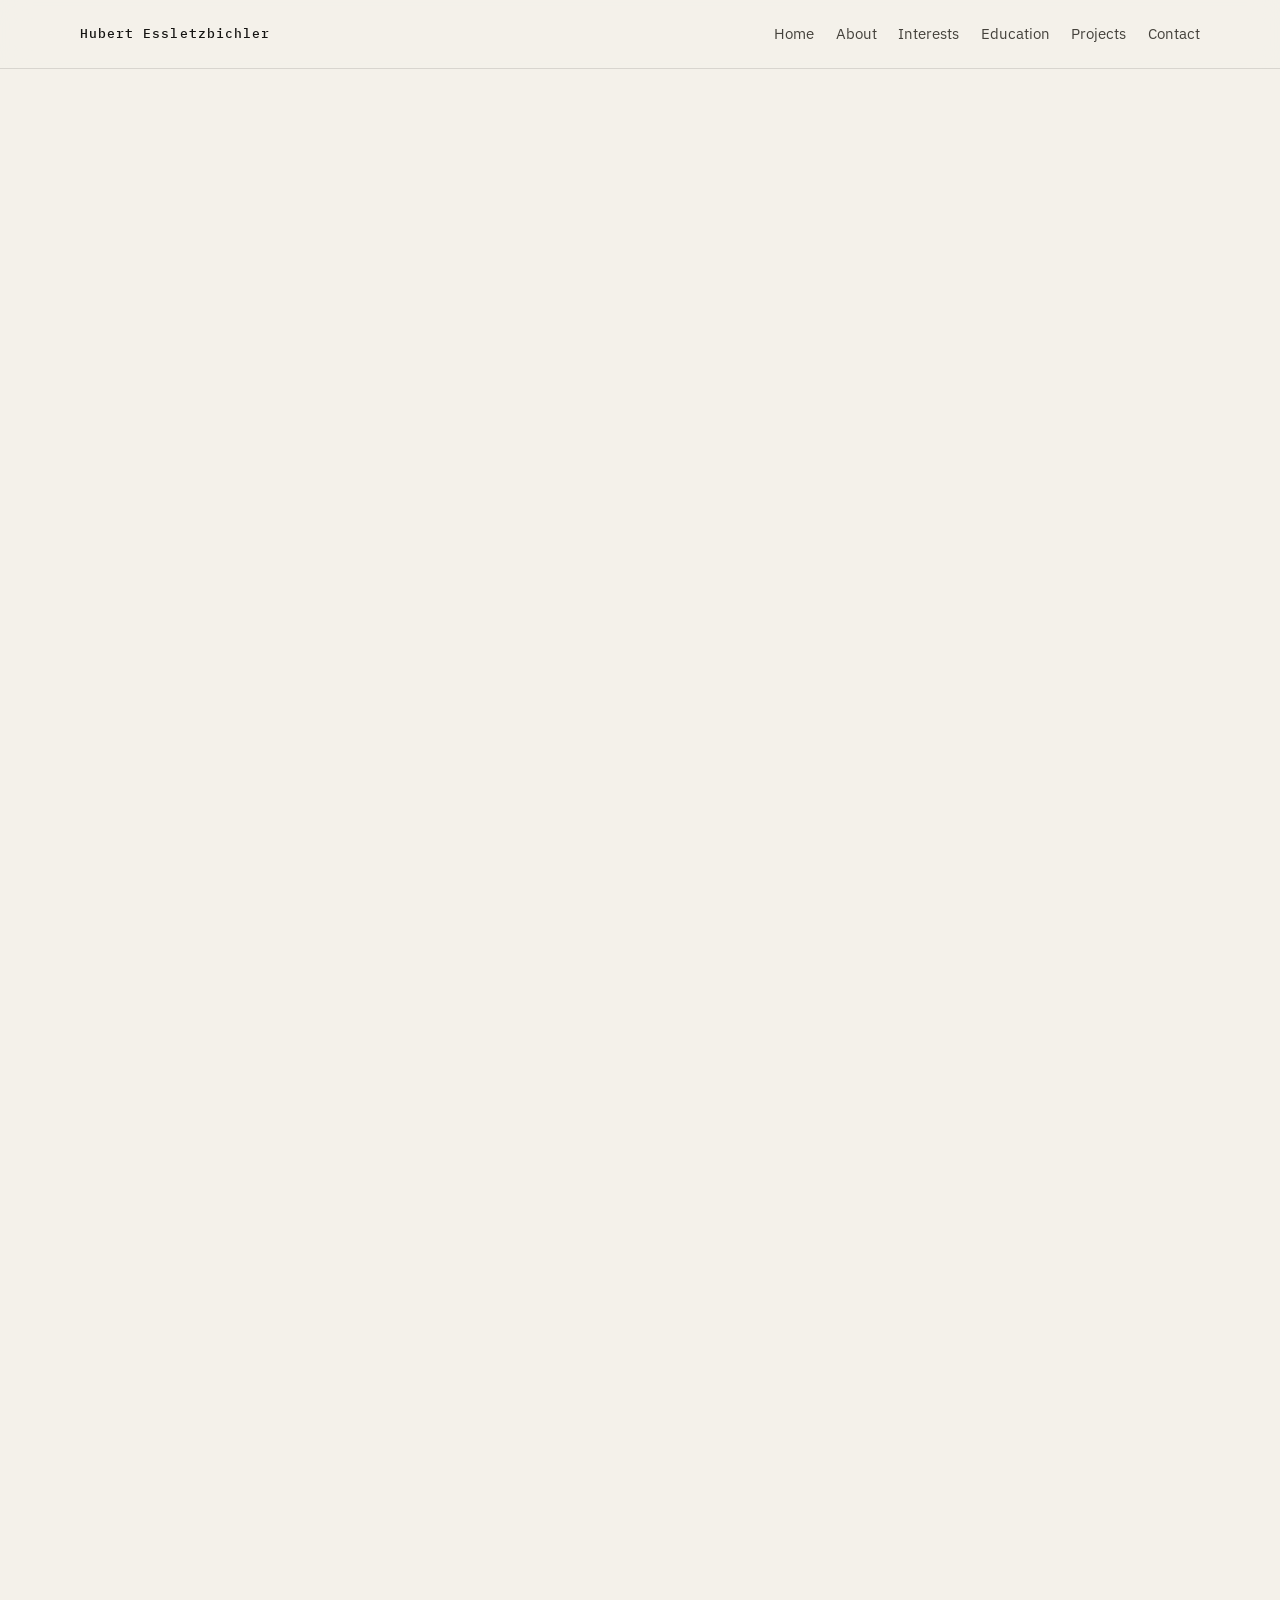
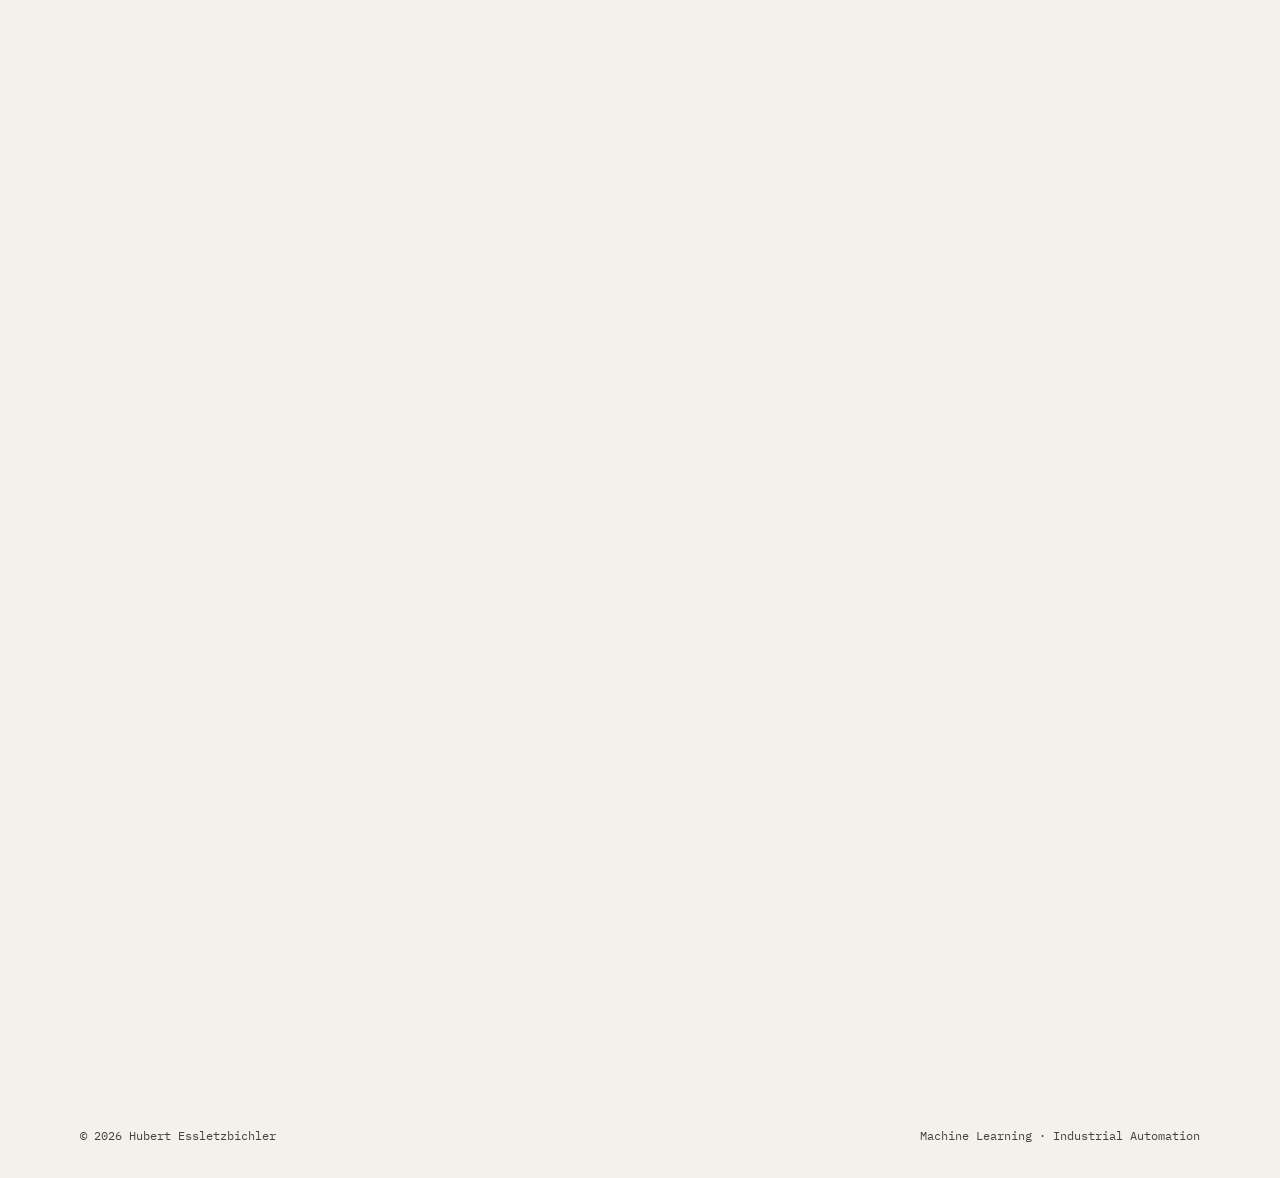
==== commit 2f2a11cb: "Add furnace ML project details from the TFG presentation. Co-authored-by: Cursor <cursoragent@cursor" ====
--- a/projects/anomaly-detection.html
+++ b/projects/anomaly-detection.html
@@ -75,32 +75,47 @@
       <p class="section-label">Research · Industry 4.0 · Machine Learning</p>
       <h1>Anomaly Detection in Industrial Process Data</h1>
       <p class="project-lead">
-        Systematic evaluation of machine-learning methods for anomaly detection
-        in unlabeled industrial process data of a walking beam furnace
-        (Stoßofen).
+        Analysis and evaluation of machine-learning models for anomaly
+        detection in industrial time-series data, using walking beam furnaces
+        (Stoßöfen) as an example.
       </p>
+      <dl class="meta-row">
+        <div>
+          <dt>Course</dt>
+          <dd>Vertiefung Berufsfeld – Tun/Forschen/Gründen</dd>
+        </div>
+        <div>
+          <dt>Date</dt>
+          <dd>16 August 2026</dd>
+        </div>
+        <div>
+          <dt>Team</dt>
+          <dd>Laila Gruber · Hubert Essletzbichler</dd>
+        </div>
+      </dl>
 
       <section class="project-block" aria-labelledby="overview-heading">
         <h2 id="overview-heading">Project Overview</h2>
         <p>
-          This research project compares several unsupervised machine-learning
-          methods for detecting anomalies in industrial process data from a
-          walking beam furnace. The work focuses on a systematic evaluation
-          rather than on promoting a single algorithm.
+          The aim is to identify suitable machine-learning methods for anomaly
+          detection in real, multivariate and predominantly unlabeled process
+          data. The work is a criteria-based comparison rather than the
+          promotion of a single algorithm.
         </p>
       </section>
 
       <section class="project-block" aria-labelledby="problem-heading">
         <h2 id="problem-heading">Problem Statement</h2>
         <p>
-          Walking beam furnaces are continuous industrial heating processes.
-          Process variables are recorded over time, but labelled examples of
-          faults or unusual operating states are typically scarce. Without
-          reliable labels, conventional supervised classification is of limited
-          use. The industrial task is therefore to identify unusual patterns in
-          multivariate process data under realistic, largely unlabeled
-          conditions.
-        </p>
+          The industrial challenge is anomaly detection in a walking beam
+          furnace process with:
+        </p>
+        <ul class="plain-list">
+          <li>more than 100 relevant process signals</li>
+          <li>several process phases: heating, holding and cooling</li>
+          <li>rare and predominantly unlabeled anomalies</li>
+          <li>high requirements for robustness and traceability</li>
+        </ul>
       </section>
 
       <section class="project-block" aria-labelledby="objective-heading">
@@ -117,41 +132,27 @@
       <section class="project-block" aria-labelledby="data-heading">
         <h2 id="data-heading">Data</h2>
         <p>
-          The study uses industrial process time series from the walking beam
-          furnace. The recorded quantities include:
-        </p>
-        <ul class="plain-list">
-          <li>temperature-related process data</li>
-          <li>gas-related process data</li>
-          <li>air-related process data</li>
-        </ul>
-        <p>
-          The data are multivariate time series and are predominantly unlabeled.
-          No assumed dataset size, sampling rate, or plant identifier is stated
-          here.
-        </p>
-        <p class="placeholder-note">
-          [PLACEHOLDER: DATA DETAILS — recording period, number of variables,
-          sampling interval, preprocessing steps, or a figure of selected
-          signals, if they should be published.]
+          The study uses industrial process time series from walking beam
+          furnaces. According to the project presentation, more than 100
+          relevant process signals are involved, covering heating, holding and
+          cooling phases. Anomalies are rare and predominantly unlabeled.
+        </p>
+        <p>
+          Temperature-, gas- and air-related process quantities form the
+          multivariate time-series context of the use case.
         </p>
       </section>
 
       <section class="project-block" aria-labelledby="methodology-heading">
         <h2 id="methodology-heading">Methodology</h2>
         <p>
-          The same industrial process data are used to compare several
-          unsupervised methods under a common evaluation framing. The comparison
-          is systematic: each method is considered with regard to how it treats
-          unlabeled data, unknown anomaly types, multivariate relationships, and
-          practical constraints of industrial use. The aim is not to declare a
-          universally best algorithm, but to identify which approaches are
-          defensible for this process and this use case.
-        </p>
-        <p class="placeholder-note">
-          [PLACEHOLDER: METHOD DETAILS — preprocessing, train/test split if
-          any, and how scores or alarms were compared, if these should be
-          published.]
+          The approach moves from process data to a criteria-based evaluation.
+          What mattered was not only the model itself, but also data
+          preparation, the anomaly score and the threshold.
+        </p>
+        <p>
+          The examined methods are Moving Average, PCA, One-Class SVM,
+          Isolation Forest, Local Outlier Factor and Autoencoder.
         </p>
       </section>
 
@@ -221,57 +222,85 @@
       <section class="project-block" aria-labelledby="results-heading">
         <h2 id="results-heading">Results</h2>
         <p>
-          There is no universally best method. Suitability depends on the
-          process, the available data, and the intended industrial use.
+          For the walking beam furnace process under study, Isolation Forest is
+          the most suitable first model for practical use. One-Class SVM serves
+          as a complementary comparison model. The Autoencoder is a capable but
+          more demanding expansion path.
         </p>
         <div class="result-grid">
           <article>
-            <p class="result-kicker">Practical starting point</p>
+            <p class="result-kicker">Preferred model</p>
             <h3>Isolation Forest</h3>
             <p>
-              For the walking beam furnace process under study, Isolation Forest
-              was prioritized as a suitable starting point for practical
-              implementation.
+              Suitable for unlabeled data, efficient and robust, with a good
+              balance of effort and benefit. Prioritized as the first
+              practically deployable model.
             </p>
           </article>
           <article>
-            <p class="result-kicker">Comparison model</p>
+            <p class="result-kicker">Complementary model</p>
             <h3>One-Class SVM</h3>
             <p>
-              The One-Class SVM is kept as a complementary comparison model
-              alongside Isolation Forest.
+              Learns the normal operating region and can detect unknown
+              deviations. Requires higher parameterization effort.
             </p>
           </article>
           <article>
             <p class="result-kicker">Further approach</p>
             <h3>Autoencoder</h3>
             <p>
-              The Autoencoder was assessed as a further approach for more
-              complex and nonlinear relationships in the process data.
+              Suitable for complex patterns and nonlinear relationships, with
+              higher training and interpretation effort.
             </p>
           </article>
         </div>
-        <p class="placeholder-note">
-          [PLACEHOLDER: RESULTS DETAIL — plots, qualitative examples, or
-          quantitative scores, only if they exist and may be published.]
+      </section>
+
+      <section class="project-block" aria-labelledby="contribution-heading">
+        <h2 id="contribution-heading">Team contribution</h2>
+        <ul class="plain-list">
+          <li>literature and model research</li>
+          <li>deriving requirements from the use case</li>
+          <li>development of a qualitative evaluation methodology</li>
+          <li>comparison and prioritization of the most suitable approaches</li>
+        </ul>
+      </section>
+
+      <section class="project-block" aria-labelledby="learnings-heading">
+        <h2 id="learnings-heading">Learnings</h2>
+        <ul class="plain-list">
+          <li>
+            Anomaly detection depends strongly on data quality, features and
+            thresholds.
+          </li>
+          <li>
+            Interpretable models can be especially valuable at the start.
+          </li>
+          <li>
+            Model choice must always fit the concrete industrial use case.
+          </li>
+        </ul>
+      </section>
+
+      <section class="project-block" aria-labelledby="outlook-heading">
+        <h2 id="outlook-heading">Next step</h2>
+        <p>
+          Prototypical implementation of Isolation Forest, One-Class SVM and
+          Autoencoder with a unified data basis, comparable preprocessing and a
+          shared evaluation logic.
         </p>
       </section>
 
       <section class="project-block" aria-labelledby="conclusion-heading">
         <h2 id="conclusion-heading">Conclusion</h2>
         <p>
-          The results show that the most complex machine-learning model is not
-          automatically the most suitable one for industrial use. Fitness
-          depends in particular on:
-        </p>
-        <ul class="plain-list">
-          <li>the available process data</li>
-          <li>the requirements of the use case</li>
-          <li>the planned area of application</li>
-          <li>interpretability</li>
-          <li>robustness</li>
-          <li>parameterization effort</li>
-        </ul>
+          The project shows how a real industrial problem can be turned into a
+          traceable, criteria-based machine-learning approach. The most complex
+          model is not automatically the most suitable one for industrial use.
+          Fitness depends in particular on the available process data, the
+          requirements of the use case, the planned area of application,
+          interpretability, robustness and parameterization effort.
+        </p>
       </section>
       </article>
     </main>
--- a/styles.css
+++ b/styles.css
@@ -589,8 +589,32 @@
 }
 
 .project-lead {
-  margin: 0 0 2.5rem;
+  margin: 0 0 1.5rem;
   font-size: 1.12rem;
+}
+
+.meta-row {
+  display: grid;
+  grid-template-columns: repeat(3, minmax(0, 1fr));
+  gap: 1.25rem;
+  max-width: 46rem;
+  margin: 0 0 1rem;
+  padding: 1.25rem 0 0;
+  border-top: 1px solid var(--border);
+}
+
+.meta-row dt {
+  margin: 0 0 0.35rem;
+  color: var(--accent);
+  font-family: var(--mono);
+  font-size: 0.7rem;
+  letter-spacing: 0.08em;
+  text-transform: uppercase;
+}
+
+.meta-row dd {
+  margin: 0;
+  color: var(--muted);
 }
 
 .project-block {
@@ -888,6 +912,10 @@
     padding-bottom: 3.25rem;
   }
 
+  .meta-row {
+    grid-template-columns: 1fr;
+  }
+
   .result-grid {
     grid-template-columns: 1fr;
   }
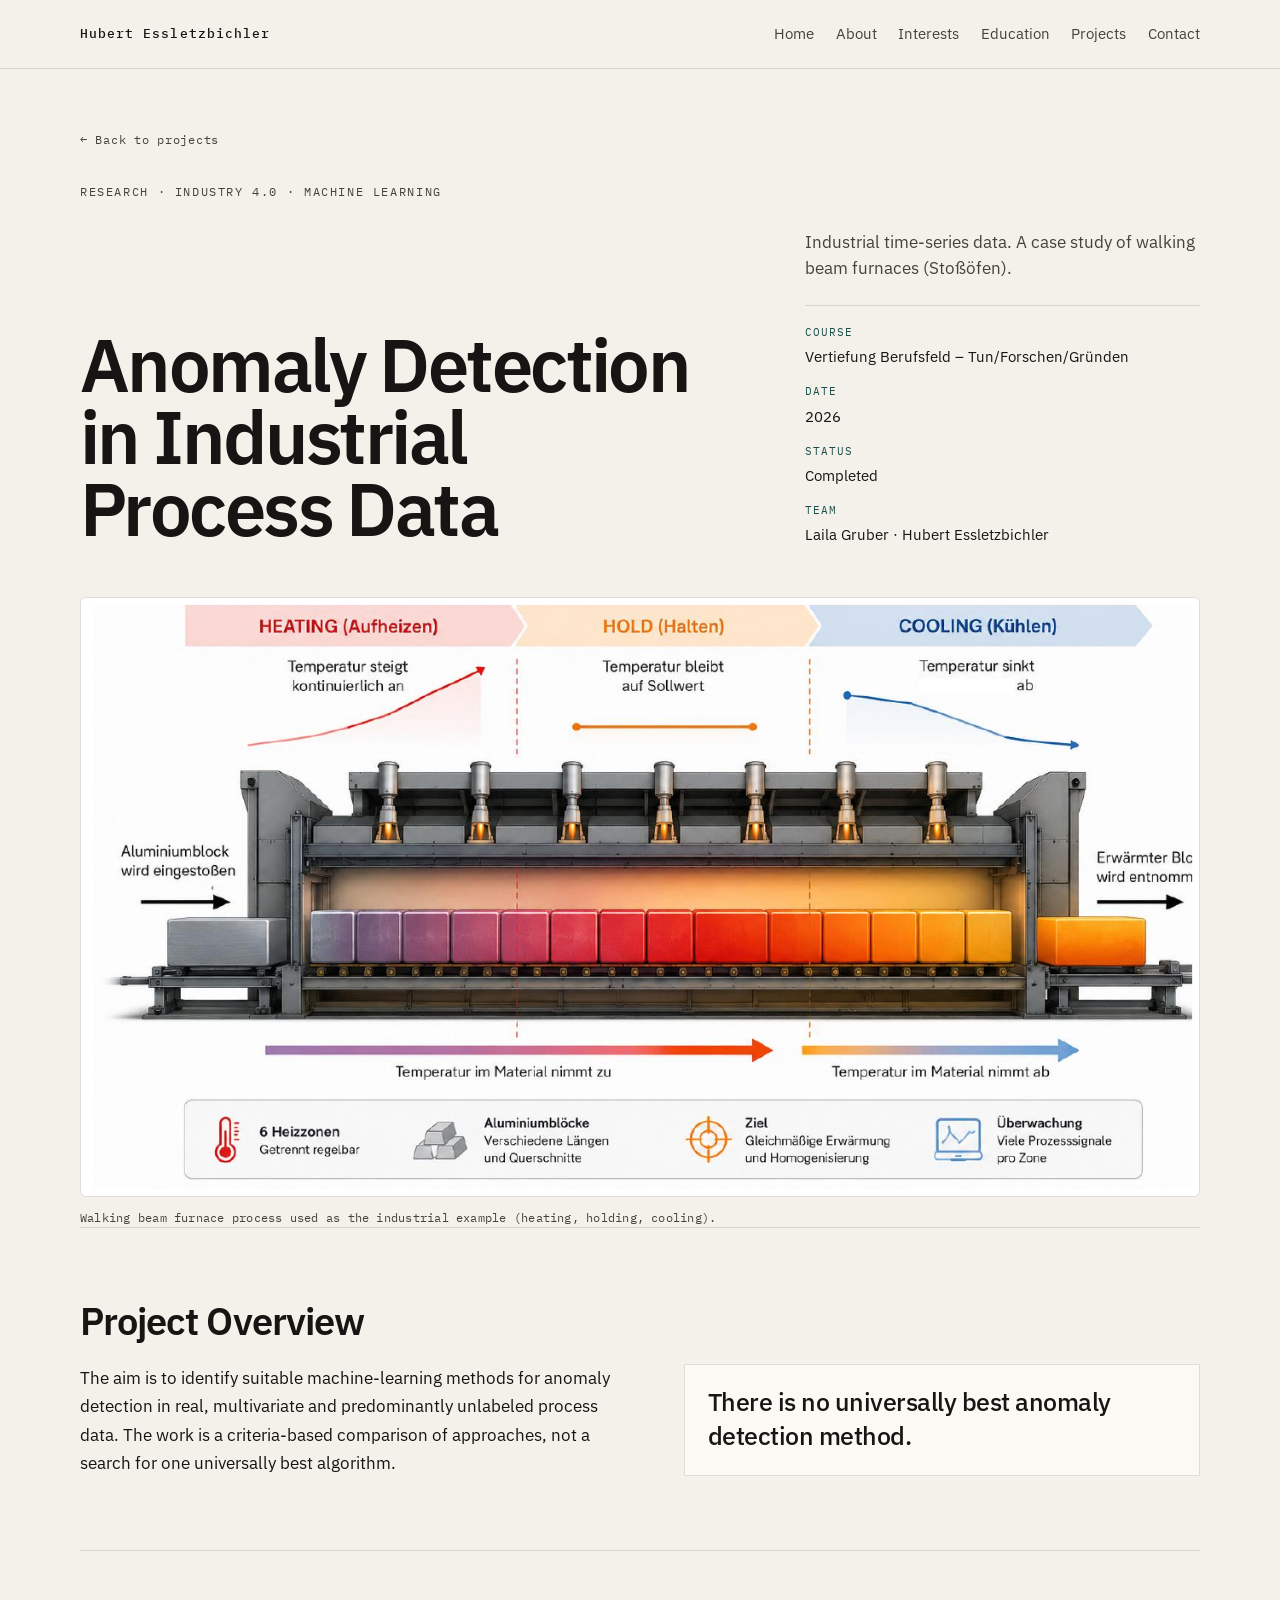
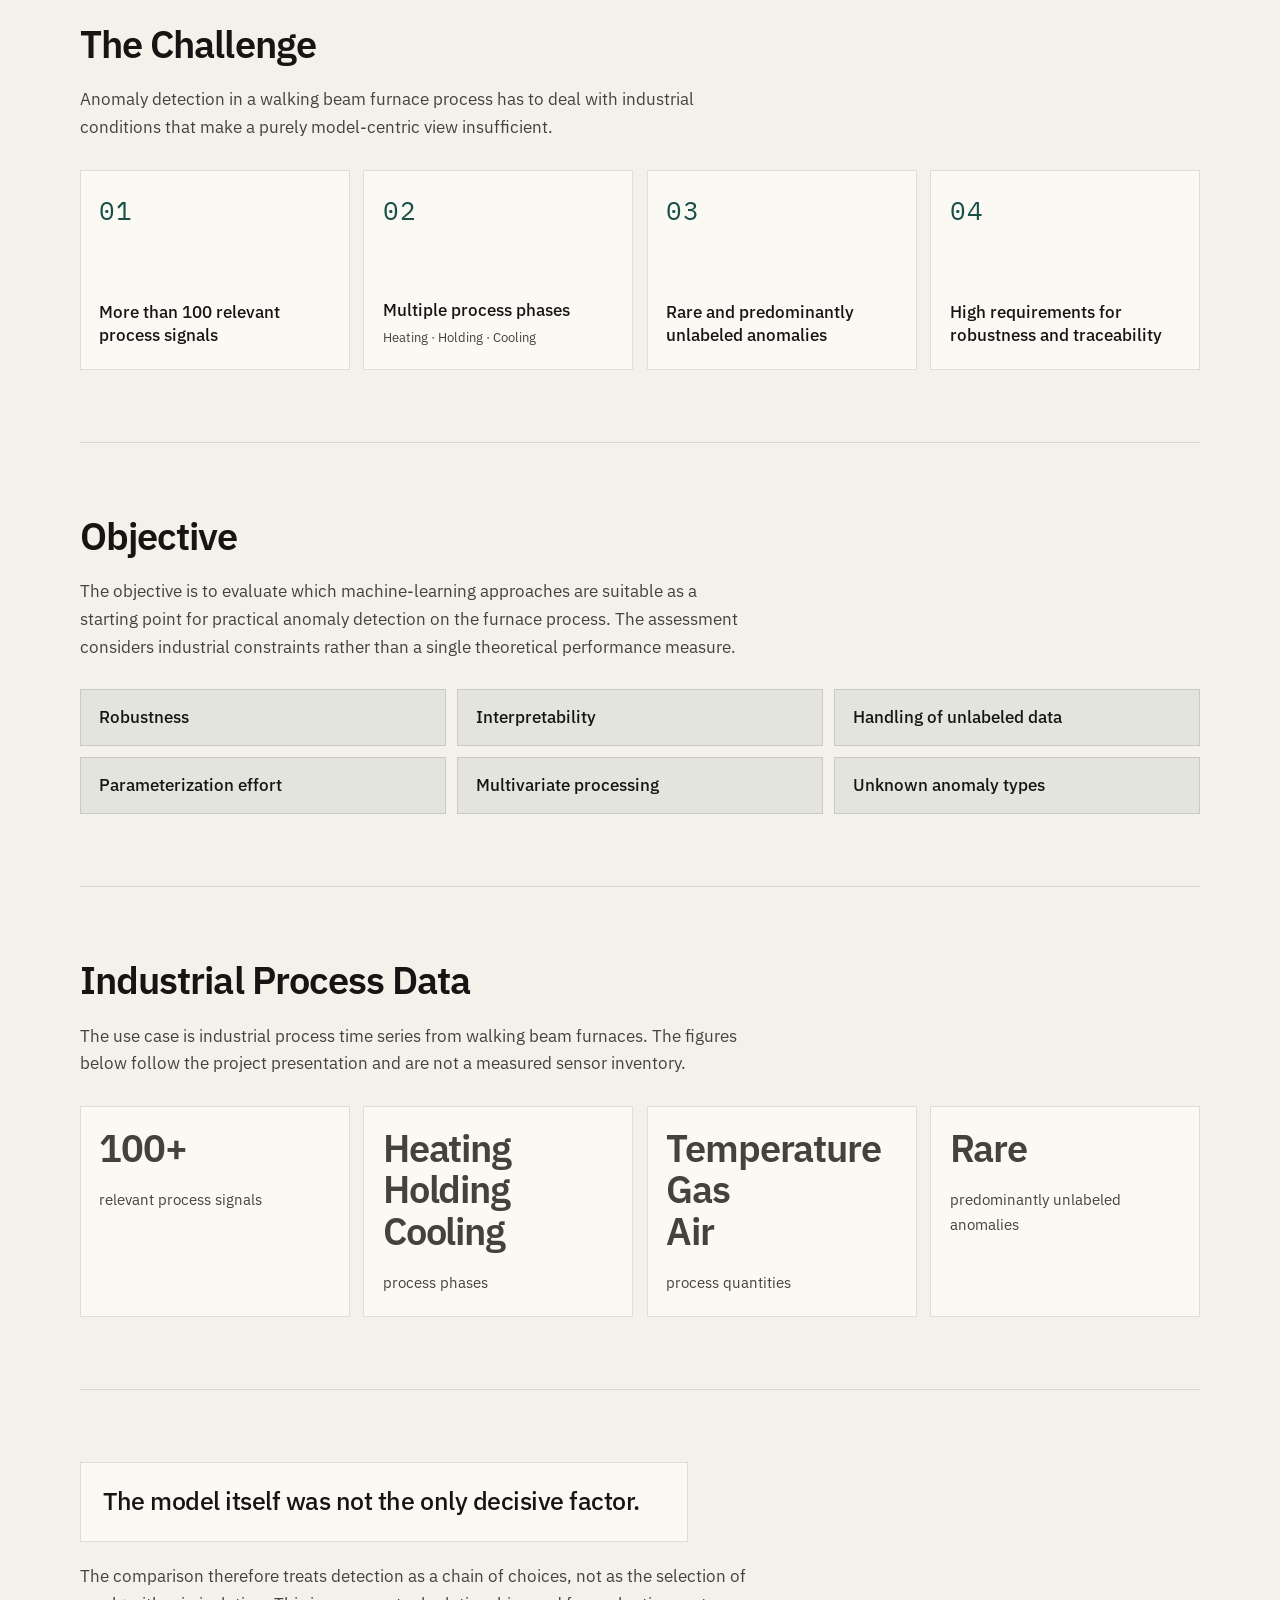
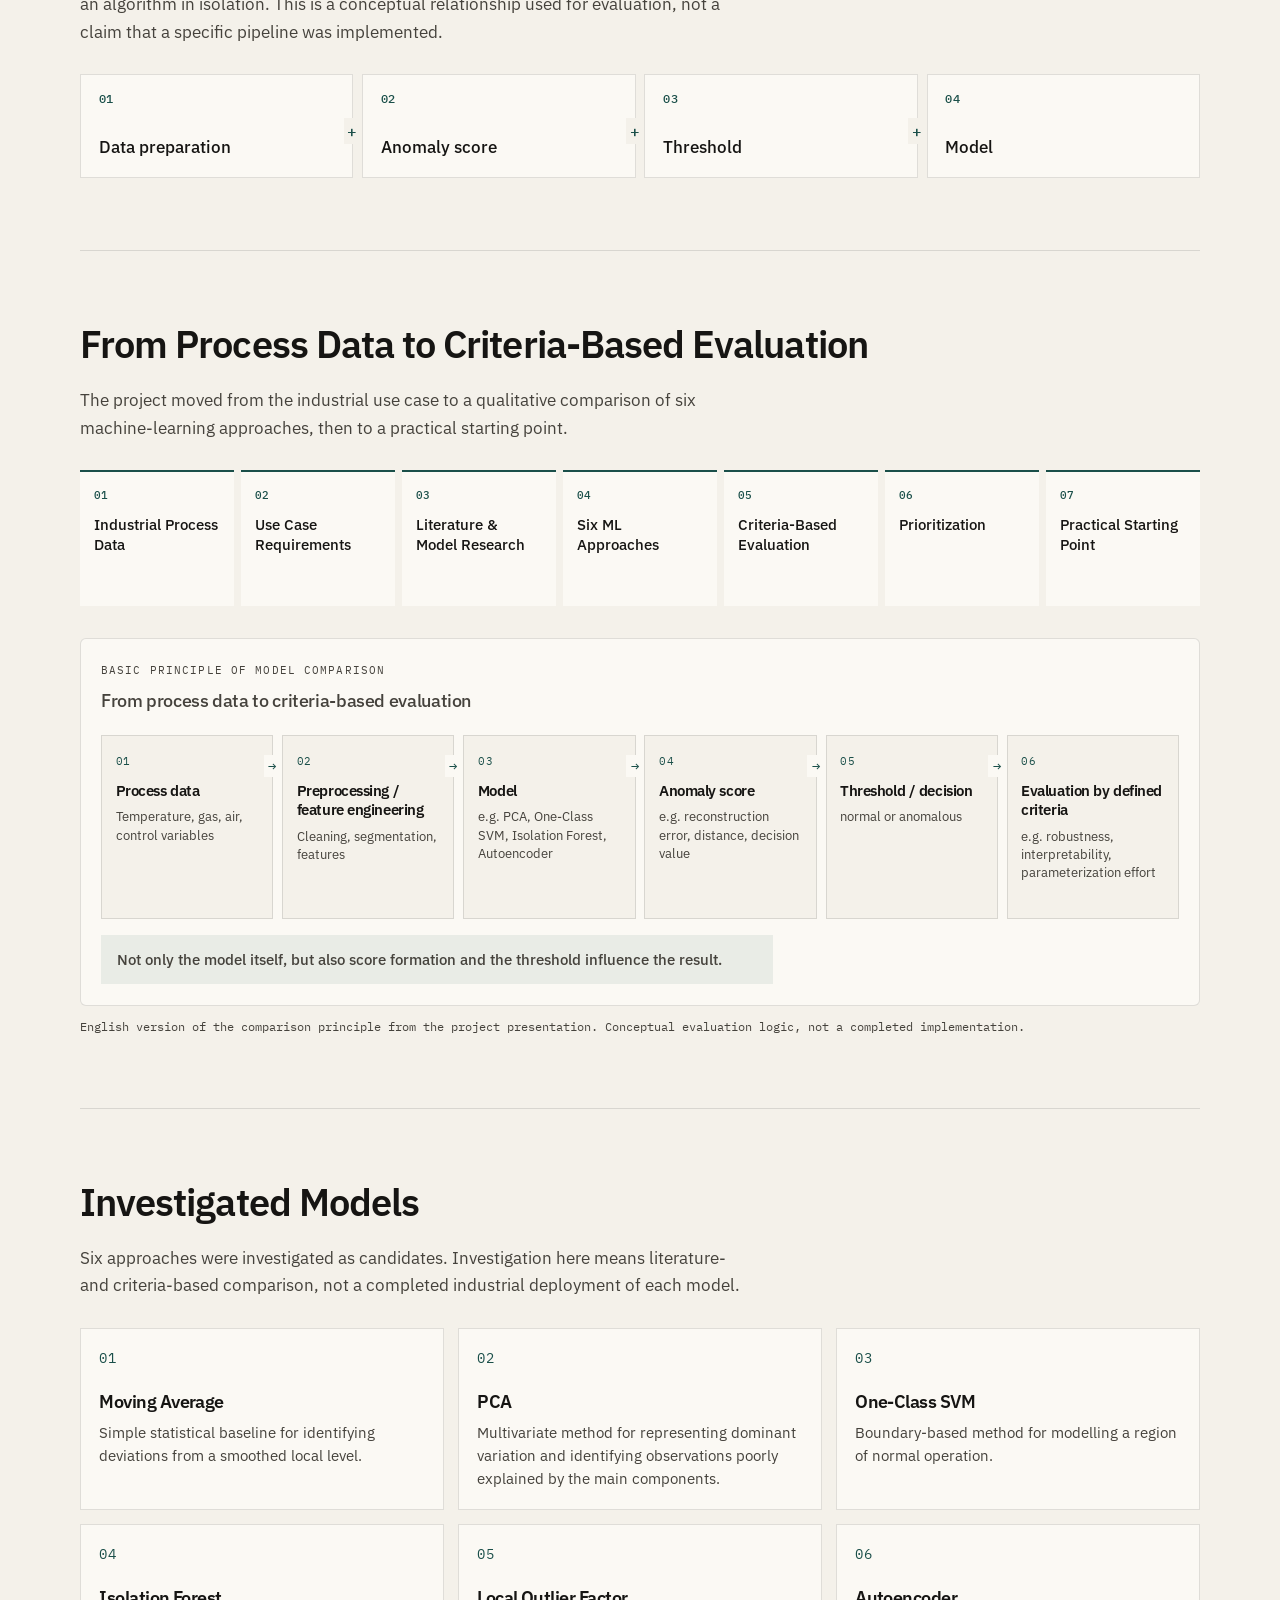
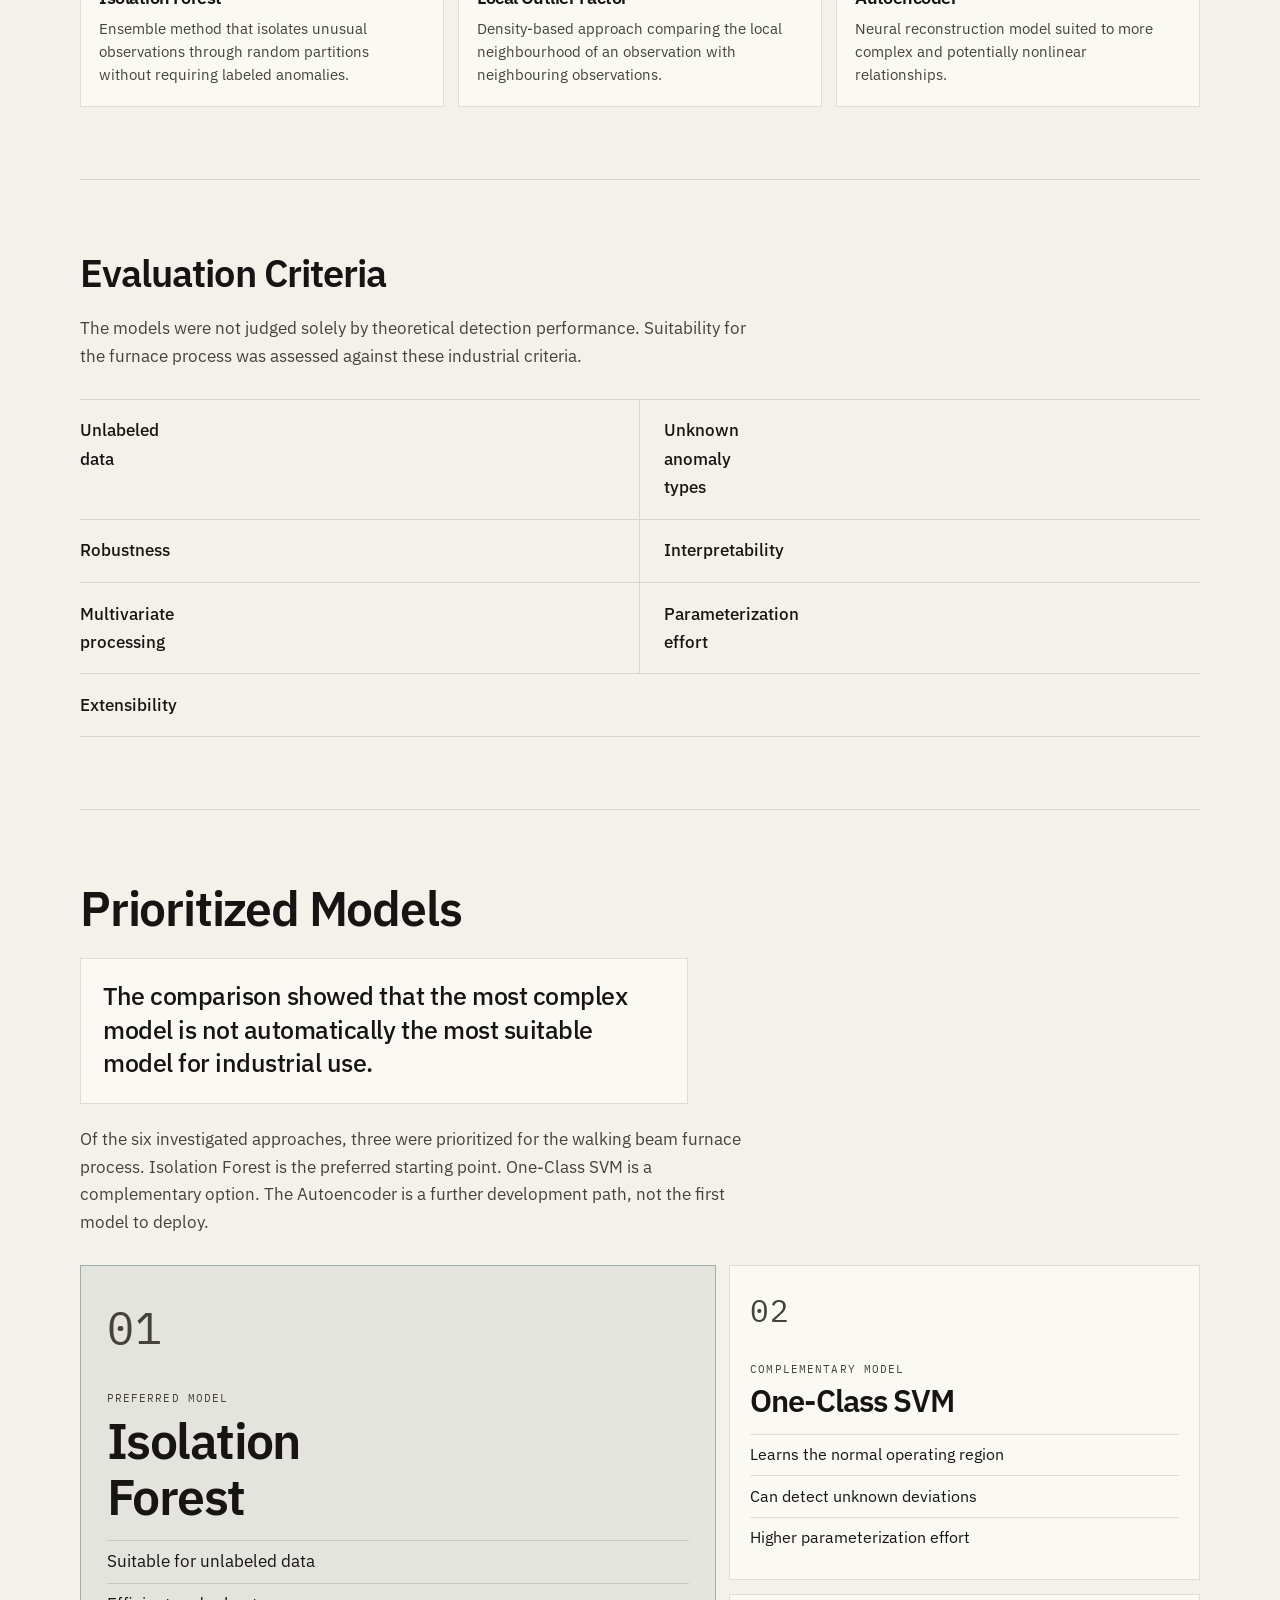
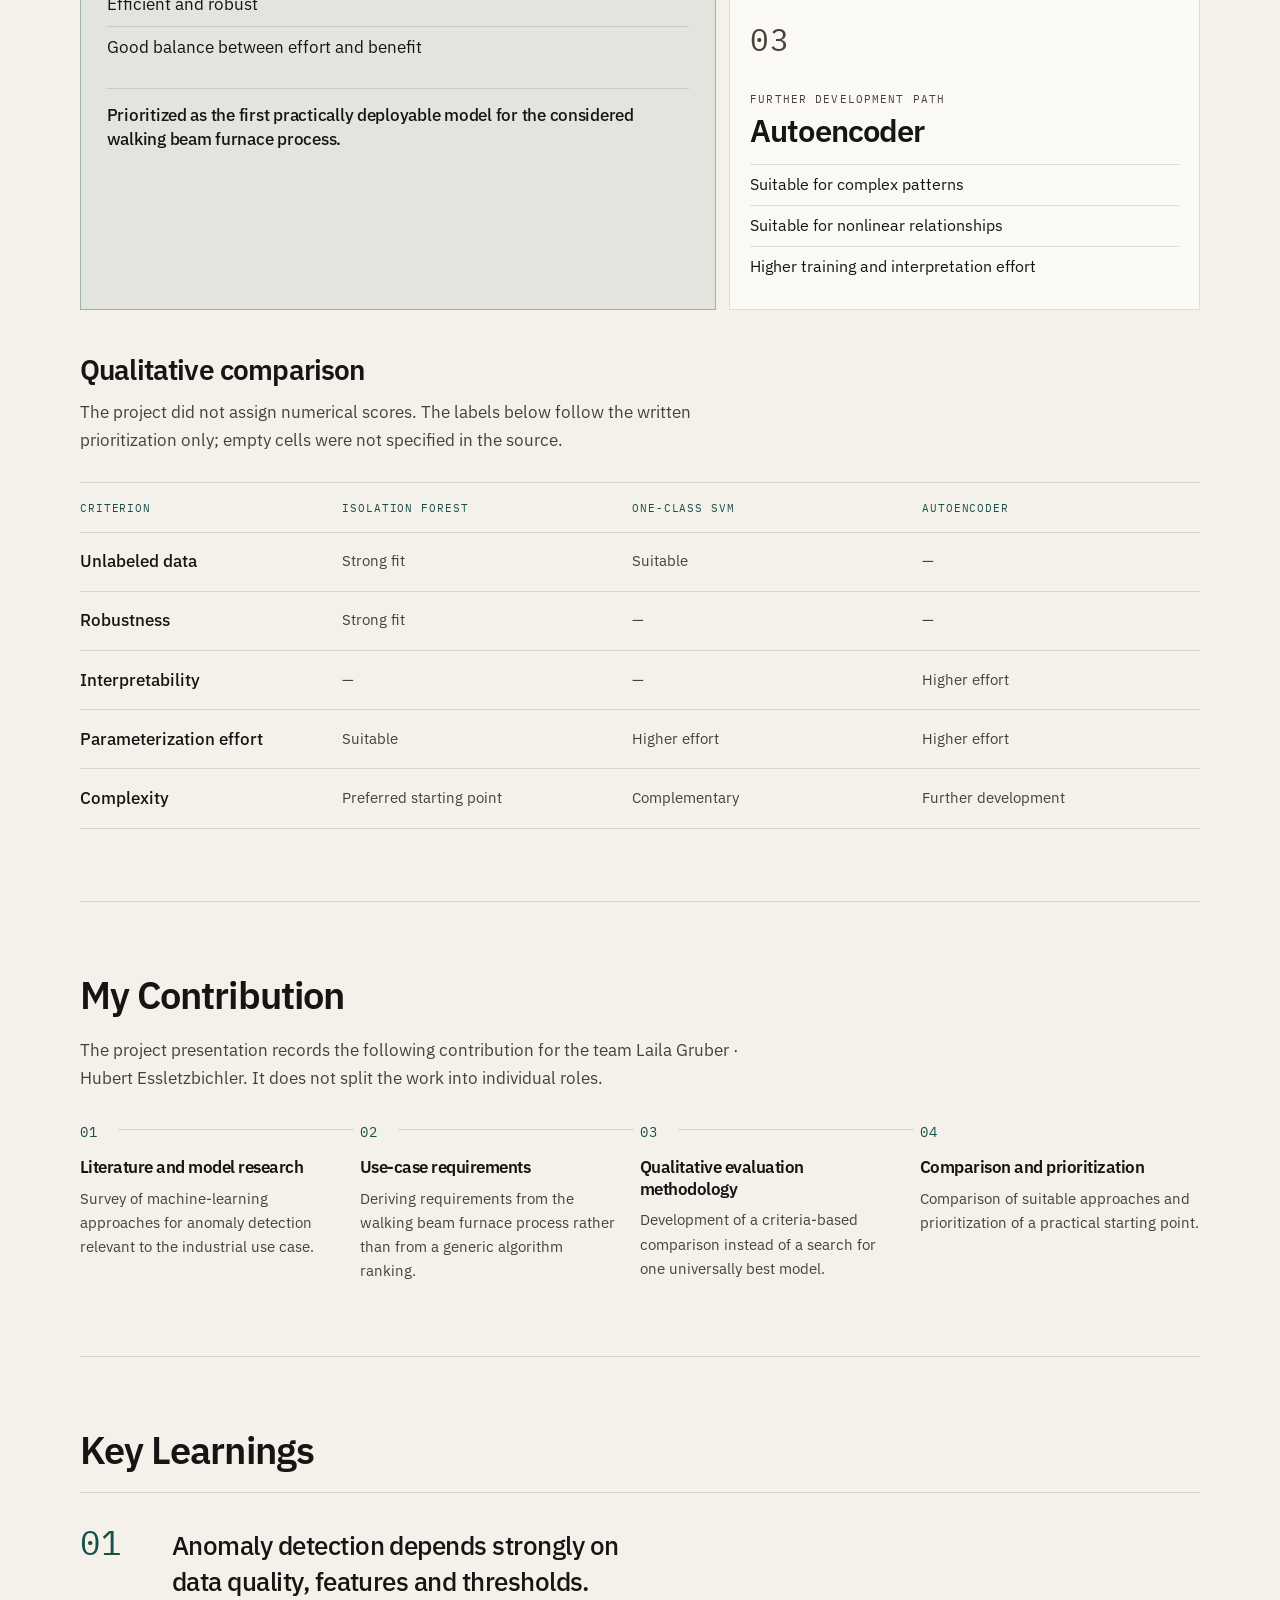
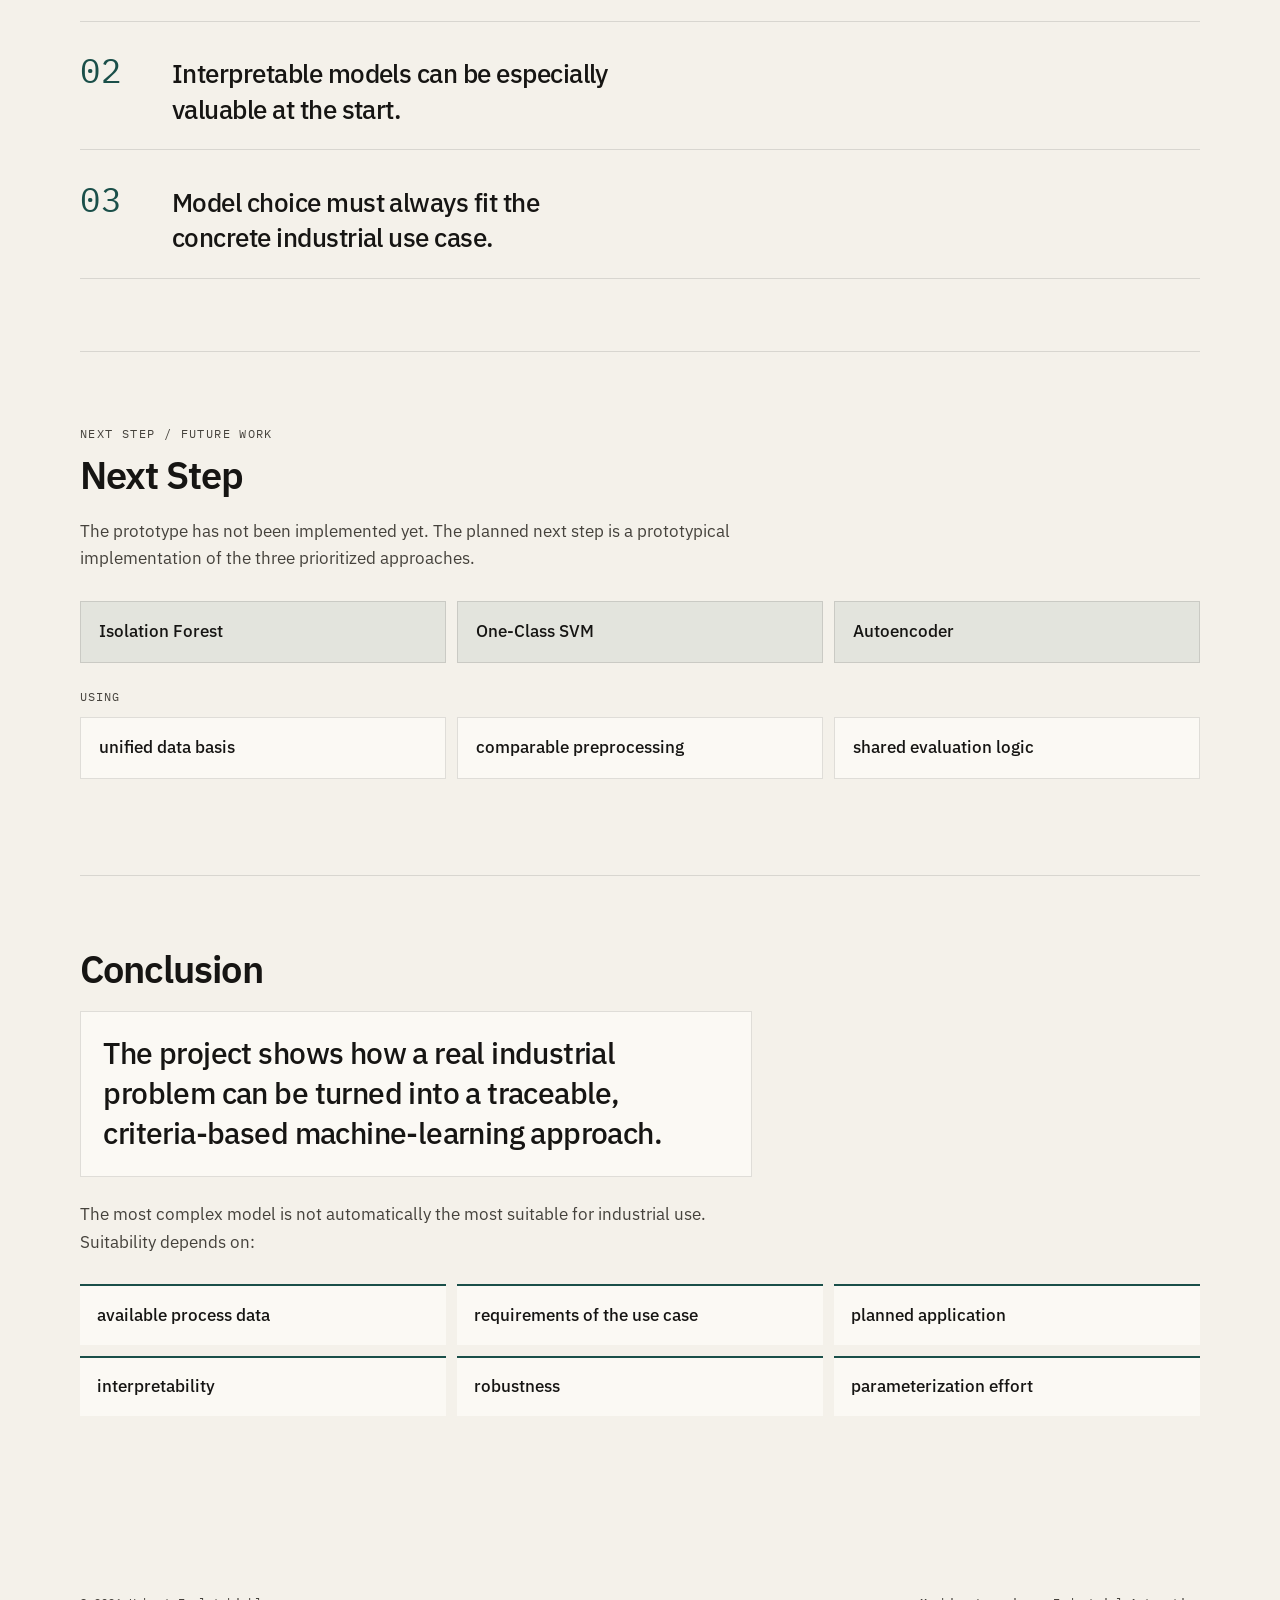
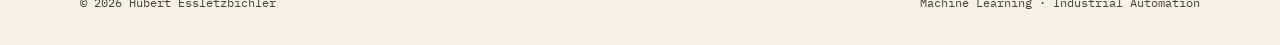
==== commit 4921f624: "Redesign the anomaly-detection page as a technical case study. Present the TFG comparison visually, " ====
--- a/projects/anomaly-detection.html
+++ b/projects/anomaly-detection.html
@@ -29,7 +29,7 @@
     />
     <meta
       property="og:image"
-      content="https://hubert1900.github.io/essletzbichler-hubert-portfolio/assets/images/profile.jpg"
+      content="https://hubert1900.github.io/essletzbichler-hubert-portfolio/assets/images/projects/walking-beam-furnace.png"
     />
     <meta name="twitter:card" content="summary_large_image" />
     <meta name="theme-color" content="#f4f1ea" />
@@ -41,7 +41,7 @@
     />
     <link rel="stylesheet" href="../styles.css" />
   </head>
-  <body>
+  <body class="case-study">
     <a class="skip-link" href="#main-content">Skip to main content</a>
     <header class="site-header">
       <div class="shell header-bar">
@@ -70,237 +70,526 @@
     </header>
 
     <main id="main-content" class="shell page-project" tabindex="-1">
-      <article>
+      <article aria-labelledby="project-title">
       <a class="back-link" href="../index.html#projects">← Back to projects</a>
-      <p class="section-label">Research · Industry 4.0 · Machine Learning</p>
-      <h1>Anomaly Detection in Industrial Process Data</h1>
-      <p class="project-lead">
-        Analysis and evaluation of machine-learning models for anomaly
-        detection in industrial time-series data, using walking beam furnaces
-        (Stoßöfen) as an example.
-      </p>
-      <dl class="meta-row">
-        <div>
-          <dt>Course</dt>
-          <dd>Vertiefung Berufsfeld – Tun/Forschen/Gründen</dd>
+
+      <header class="case-hero">
+        <p class="case-kicker">Research · Industry 4.0 · Machine Learning</p>
+        <div class="case-hero-layout">
+          <h1 id="project-title">
+            <span>Anomaly Detection</span>
+            <span>in Industrial</span>
+            <span>Process Data</span>
+          </h1>
+          <div class="case-hero-aside">
+            <p class="case-hero-lede">
+              Industrial time-series data.
+              A case study of walking beam furnaces (Stoßöfen).
+            </p>
+            <dl class="case-meta">
+              <div>
+                <dt>Course</dt>
+                <dd>Vertiefung Berufsfeld – Tun/Forschen/Gründen</dd>
+              </div>
+              <div>
+                <dt>Date</dt>
+                <dd>2026</dd>
+              </div>
+              <div>
+                <dt>Status</dt>
+                <dd>Completed</dd>
+              </div>
+              <div>
+                <dt>Team</dt>
+                <dd>Laila Gruber · Hubert Essletzbichler</dd>
+              </div>
+            </dl>
+          </div>
         </div>
-        <div>
-          <dt>Date</dt>
-          <dd>16 August 2026</dd>
+      </header>
+
+      <figure class="case-hero-visual">
+        <img
+          src="../assets/images/projects/walking-beam-furnace.png"
+          width="1311"
+          height="701"
+          decoding="async"
+          fetchpriority="high"
+          alt="Diagram of a walking beam furnace process: aluminium blocks move through separately controlled heating zones across heating, holding and cooling phases, with many process signals per zone."
+        />
+        <figcaption>
+          Walking beam furnace process used as the industrial example
+          (heating, holding, cooling).
+        </figcaption>
+      </figure>
+
+      <section class="case-section" aria-labelledby="overview-heading">
+        <h2 id="overview-heading">Project Overview</h2>
+        <div class="case-overview">
+          <p>
+            The aim is to identify suitable machine-learning methods for anomaly
+            detection in real, multivariate and predominantly unlabeled process
+            data. The work is a criteria-based comparison of approaches, not a
+            search for one universally best algorithm.
+          </p>
+          <blockquote class="case-statement">
+            There is no universally best anomaly detection method.
+          </blockquote>
         </div>
-        <div>
-          <dt>Team</dt>
-          <dd>Laila Gruber · Hubert Essletzbichler</dd>
-        </div>
-      </dl>
-
-      <section class="project-block" aria-labelledby="overview-heading">
-        <h2 id="overview-heading">Project Overview</h2>
-        <p>
-          The aim is to identify suitable machine-learning methods for anomaly
-          detection in real, multivariate and predominantly unlabeled process
-          data. The work is a criteria-based comparison rather than the
-          promotion of a single algorithm.
-        </p>
-      </section>
-
-      <section class="project-block" aria-labelledby="problem-heading">
-        <h2 id="problem-heading">Problem Statement</h2>
-        <p>
-          The industrial challenge is anomaly detection in a walking beam
-          furnace process with:
-        </p>
-        <ul class="plain-list">
-          <li>more than 100 relevant process signals</li>
-          <li>several process phases: heating, holding and cooling</li>
-          <li>rare and predominantly unlabeled anomalies</li>
-          <li>high requirements for robustness and traceability</li>
+      </section>
+
+      <section class="case-section" aria-labelledby="challenge-heading">
+        <h2 id="challenge-heading">The Challenge</h2>
+        <p class="case-intro">
+          Anomaly detection in a walking beam furnace process has to deal with
+          industrial conditions that make a purely model-centric view
+          insufficient.
+        </p>
+        <ul class="case-challenge-grid">
+          <li>
+            <span class="case-index">01</span>
+            <p>More than 100 relevant process signals</p>
+          </li>
+          <li>
+            <span class="case-index">02</span>
+            <p>
+              Multiple process phases
+              <span class="case-sub">Heating · Holding · Cooling</span>
+            </p>
+          </li>
+          <li>
+            <span class="case-index">03</span>
+            <p>Rare and predominantly unlabeled anomalies</p>
+          </li>
+          <li>
+            <span class="case-index">04</span>
+            <p>High requirements for robustness and traceability</p>
+          </li>
         </ul>
       </section>
 
-      <section class="project-block" aria-labelledby="objective-heading">
+      <section class="case-section" aria-labelledby="objective-heading">
         <h2 id="objective-heading">Objective</h2>
-        <p>
+        <p class="case-intro">
           The objective is to evaluate which machine-learning approaches are
-          suitable as a starting point for practical anomaly detection on this
-          furnace process. Suitability is assessed not only by detection
-          behaviour, but also by robustness, interpretability, handling of
-          unlabeled data, and effort required for parameterization.
-        </p>
-      </section>
-
-      <section class="project-block" aria-labelledby="data-heading">
-        <h2 id="data-heading">Data</h2>
-        <p>
-          The study uses industrial process time series from walking beam
-          furnaces. According to the project presentation, more than 100
-          relevant process signals are involved, covering heating, holding and
-          cooling phases. Anomalies are rare and predominantly unlabeled.
-        </p>
-        <p>
-          Temperature-, gas- and air-related process quantities form the
-          multivariate time-series context of the use case.
-        </p>
-      </section>
-
-      <section class="project-block" aria-labelledby="methodology-heading">
-        <h2 id="methodology-heading">Methodology</h2>
-        <p>
-          The approach moves from process data to a criteria-based evaluation.
-          What mattered was not only the model itself, but also data
-          preparation, the anomaly score and the threshold.
-        </p>
-        <p>
-          The examined methods are Moving Average, PCA, One-Class SVM,
-          Isolation Forest, Local Outlier Factor and Autoencoder.
-        </p>
-      </section>
-
-      <section class="project-block" aria-labelledby="models-heading">
-        <h2 id="models-heading">Models</h2>
-        <ol class="model-list">
-          <li>
-            <h3>Moving Average</h3>
-            <p>
-              A simple statistical baseline that highlights deviations from a
-              smoothed local level in the time series.
-            </p>
-          </li>
-          <li>
-            <h3>PCA</h3>
-            <p>
-              Principal Component Analysis used to represent multivariate
-              variation and to flag observations that are poorly explained by
-              the dominant components.
-            </p>
-          </li>
-          <li>
-            <h3>One-Class SVM</h3>
-            <p>
-              A boundary-based one-class method that models a region of normal
-              operation in feature space.
-            </p>
-          </li>
-          <li>
-            <h3>Isolation Forest</h3>
-            <p>
-              An ensemble method that isolates unusual observations through
-              random partitions, without requiring labeled anomalies.
-            </p>
-          </li>
-          <li>
-            <h3>Local Outlier Factor</h3>
-            <p>
-              A density-based method that compares the local neighbourhood of
-              an observation with that of its neighbours.
-            </p>
-          </li>
-          <li>
-            <h3>Autoencoder</h3>
-            <p>
-              A neural reconstruction model intended for more complex, possibly
-              nonlinear relationships in the process data.
-            </p>
-          </li>
-        </ol>
-      </section>
-
-      <section class="project-block" aria-labelledby="criteria-heading">
-        <h2 id="criteria-heading">Evaluation Criteria</h2>
-        <p>The methods were considered with respect to, among other aspects:</p>
-        <ul class="plain-list">
-          <li>handling of unlabeled data</li>
-          <li>handling of unknown anomaly types</li>
-          <li>robustness</li>
-          <li>interpretability</li>
-          <li>multivariate processing</li>
-          <li>parameterization effort</li>
-          <li>extensibility</li>
+          suitable as a starting point for practical anomaly detection on the
+          furnace process. The assessment considers industrial constraints
+          rather than a single theoretical performance measure.
+        </p>
+        <ul class="case-objective-grid">
+          <li>Robustness</li>
+          <li>Interpretability</li>
+          <li>Handling of unlabeled data</li>
+          <li>Parameterization effort</li>
+          <li>Multivariate processing</li>
+          <li>Unknown anomaly types</li>
         </ul>
       </section>
 
-      <section class="project-block" aria-labelledby="results-heading">
-        <h2 id="results-heading">Results</h2>
-        <p>
-          For the walking beam furnace process under study, Isolation Forest is
-          the most suitable first model for practical use. One-Class SVM serves
-          as a complementary comparison model. The Autoencoder is a capable but
-          more demanding expansion path.
-        </p>
-        <div class="result-grid">
+      <section class="case-section" aria-labelledby="data-heading">
+        <h2 id="data-heading">Industrial Process Data</h2>
+        <p class="case-intro">
+          The use case is industrial process time series from walking beam
+          furnaces. The figures below follow the project presentation and are
+          not a measured sensor inventory.
+        </p>
+        <div class="case-data-grid">
           <article>
-            <p class="result-kicker">Preferred model</p>
-            <h3>Isolation Forest</h3>
-            <p>
-              Suitable for unlabeled data, efficient and robust, with a good
-              balance of effort and benefit. Prioritized as the first
-              practically deployable model.
-            </p>
+            <p class="case-data-value">100+</p>
+            <p>relevant process signals</p>
           </article>
           <article>
-            <p class="result-kicker">Complementary model</p>
-            <h3>One-Class SVM</h3>
-            <p>
-              Learns the normal operating region and can detect unknown
-              deviations. Requires higher parameterization effort.
-            </p>
+            <p class="case-data-value case-data-stack">
+              Heating
+              <span>Holding</span>
+              <span>Cooling</span>
+            </p>
+            <p>process phases</p>
           </article>
           <article>
-            <p class="result-kicker">Further approach</p>
-            <h3>Autoencoder</h3>
-            <p>
-              Suitable for complex patterns and nonlinear relationships, with
-              higher training and interpretation effort.
-            </p>
+            <p class="case-data-value case-data-stack">
+              Temperature
+              <span>Gas</span>
+              <span>Air</span>
+            </p>
+            <p>process quantities</p>
+          </article>
+          <article>
+            <p class="case-data-value">Rare</p>
+            <p>predominantly unlabeled anomalies</p>
           </article>
         </div>
       </section>
 
-      <section class="project-block" aria-labelledby="contribution-heading">
-        <h2 id="contribution-heading">Team contribution</h2>
-        <ul class="plain-list">
-          <li>literature and model research</li>
-          <li>deriving requirements from the use case</li>
-          <li>development of a qualitative evaluation methodology</li>
-          <li>comparison and prioritization of the most suitable approaches</li>
+      <section class="case-section" aria-labelledby="insight-heading">
+        <h2 id="insight-heading" class="visually-hidden">
+          What shaped the comparison
+        </h2>
+        <blockquote class="case-statement case-statement-wide">
+          The model itself was not the only decisive factor.
+        </blockquote>
+        <p class="case-intro">
+          The comparison therefore treats detection as a chain of choices, not
+          as the selection of an algorithm in isolation. This is a conceptual
+          relationship used for evaluation, not a claim that a specific
+          pipeline was implemented.
+        </p>
+        <ol class="case-chain">
+          <li>Data preparation</li>
+          <li>Anomaly score</li>
+          <li>Threshold</li>
+          <li>Model</li>
+        </ol>
+      </section>
+
+      <section class="case-section" aria-labelledby="methodology-heading">
+        <h2 id="methodology-heading">
+          From Process Data to Criteria-Based Evaluation
+        </h2>
+        <p class="case-intro">
+          The project moved from the industrial use case to a qualitative
+          comparison of six machine-learning approaches, then to a practical
+          starting point.
+        </p>
+        <ol class="case-flow">
+          <li>Industrial Process Data</li>
+          <li>Use Case Requirements</li>
+          <li>Literature &amp; Model Research</li>
+          <li>Six ML Approaches</li>
+          <li>Criteria-Based Evaluation</li>
+          <li>Prioritization</li>
+          <li>Practical Starting Point</li>
+        </ol>
+        <figure class="case-figure">
+          <div class="case-principle">
+            <p class="case-principle-kicker">
+              Basic principle of model comparison
+            </p>
+            <p class="case-principle-lead">
+              From process data to criteria-based evaluation
+            </p>
+            <ol class="case-principle-steps">
+              <li>
+                <h3>Process data</h3>
+                <p>Temperature, gas, air, control variables</p>
+              </li>
+              <li>
+                <h3>Preprocessing / feature engineering</h3>
+                <p>Cleaning, segmentation, features</p>
+              </li>
+              <li>
+                <h3>Model</h3>
+                <p>
+                  e.g. PCA, One-Class SVM, Isolation Forest, Autoencoder
+                </p>
+              </li>
+              <li>
+                <h3>Anomaly score</h3>
+                <p>e.g. reconstruction error, distance, decision value</p>
+              </li>
+              <li>
+                <h3>Threshold / decision</h3>
+                <p>normal or anomalous</p>
+              </li>
+              <li>
+                <h3>Evaluation by defined criteria</h3>
+                <p>
+                  e.g. robustness, interpretability, parameterization effort
+                </p>
+              </li>
+            </ol>
+            <p class="case-principle-note">
+              Not only the model itself, but also score formation and the
+              threshold influence the result.
+            </p>
+          </div>
+          <figcaption>
+            English version of the comparison principle from the project
+            presentation. Conceptual evaluation logic, not a completed
+            implementation.
+          </figcaption>
+        </figure>
+      </section>
+
+      <section class="case-section" aria-labelledby="models-heading">
+        <h2 id="models-heading">Investigated Models</h2>
+        <p class="case-intro">
+          Six approaches were investigated as candidates. Investigation here
+          means literature- and criteria-based comparison, not a completed
+          industrial deployment of each model.
+        </p>
+        <ol class="case-model-grid">
+          <li>
+            <span class="case-index">01</span>
+            <h3>Moving Average</h3>
+            <p>
+              Simple statistical baseline for identifying deviations from a
+              smoothed local level.
+            </p>
+          </li>
+          <li>
+            <span class="case-index">02</span>
+            <h3>PCA</h3>
+            <p>
+              Multivariate method for representing dominant variation and
+              identifying observations poorly explained by the main components.
+            </p>
+          </li>
+          <li>
+            <span class="case-index">03</span>
+            <h3>One-Class SVM</h3>
+            <p>
+              Boundary-based method for modelling a region of normal operation.
+            </p>
+          </li>
+          <li>
+            <span class="case-index">04</span>
+            <h3>Isolation Forest</h3>
+            <p>
+              Ensemble method that isolates unusual observations through random
+              partitions without requiring labeled anomalies.
+            </p>
+          </li>
+          <li>
+            <span class="case-index">05</span>
+            <h3>Local Outlier Factor</h3>
+            <p>
+              Density-based approach comparing the local neighbourhood of an
+              observation with neighbouring observations.
+            </p>
+          </li>
+          <li>
+            <span class="case-index">06</span>
+            <h3>Autoencoder</h3>
+            <p>
+              Neural reconstruction model suited to more complex and
+              potentially nonlinear relationships.
+            </p>
+          </li>
+        </ol>
+      </section>
+
+      <section class="case-section" aria-labelledby="criteria-heading">
+        <h2 id="criteria-heading">Evaluation Criteria</h2>
+        <p class="case-intro">
+          The models were not judged solely by theoretical detection
+          performance. Suitability for the furnace process was assessed against
+          these industrial criteria.
+        </p>
+        <ol class="case-eval-list">
+          <li>Unlabeled data</li>
+          <li>Unknown anomaly types</li>
+          <li>Robustness</li>
+          <li>Interpretability</li>
+          <li>Multivariate processing</li>
+          <li>Parameterization effort</li>
+          <li>Extensibility</li>
+        </ol>
+      </section>
+
+      <section class="case-section case-results-section" aria-labelledby="results-heading">
+        <h2 id="results-heading">Prioritized Models</h2>
+        <blockquote class="case-statement case-statement-wide">
+          The comparison showed that the most complex model is not
+          automatically the most suitable model for industrial use.
+        </blockquote>
+        <p class="case-intro">
+          Of the six investigated approaches, three were prioritized for the
+          walking beam furnace process. Isolation Forest is the preferred
+          starting point. One-Class SVM is a complementary option. The
+          Autoencoder is a further development path, not the first model to
+          deploy.
+        </p>
+
+        <div class="case-results">
+          <article class="case-result case-result-primary">
+            <p class="case-index">01</p>
+            <p class="case-result-label">Preferred Model</p>
+            <h3>Isolation Forest</h3>
+            <ul>
+              <li>Suitable for unlabeled data</li>
+              <li>Efficient and robust</li>
+              <li>Good balance between effort and benefit</li>
+            </ul>
+            <blockquote>
+              Prioritized as the first practically deployable model for the
+              considered walking beam furnace process.
+            </blockquote>
+          </article>
+
+          <article class="case-result">
+            <p class="case-index">02</p>
+            <p class="case-result-label">Complementary Model</p>
+            <h3>One-Class SVM</h3>
+            <ul>
+              <li>Learns the normal operating region</li>
+              <li>Can detect unknown deviations</li>
+              <li>Higher parameterization effort</li>
+            </ul>
+          </article>
+
+          <article class="case-result">
+            <p class="case-index">03</p>
+            <p class="case-result-label">Further Development Path</p>
+            <h3>Autoencoder</h3>
+            <ul>
+              <li>Suitable for complex patterns</li>
+              <li>Suitable for nonlinear relationships</li>
+              <li>Higher training and interpretation effort</li>
+            </ul>
+          </article>
+        </div>
+
+        <div class="case-compare-wrap">
+          <h3 id="compare-heading">Qualitative comparison</h3>
+          <p class="case-intro">
+            The project did not assign numerical scores. The labels below
+            follow the written prioritization only; empty cells were not
+            specified in the source.
+          </p>
+          <div class="case-compare" role="table" aria-labelledby="compare-heading">
+            <div class="case-compare-row case-compare-head" role="row">
+              <span role="columnheader">Criterion</span>
+              <span role="columnheader">Isolation Forest</span>
+              <span role="columnheader">One-Class SVM</span>
+              <span role="columnheader">Autoencoder</span>
+            </div>
+            <div class="case-compare-row" role="row">
+              <span role="rowheader">Unlabeled data</span>
+              <span role="cell" data-model="Isolation Forest">Strong fit</span>
+              <span role="cell" data-model="One-Class SVM">Suitable</span>
+              <span role="cell" data-model="Autoencoder">—</span>
+            </div>
+            <div class="case-compare-row" role="row">
+              <span role="rowheader">Robustness</span>
+              <span role="cell" data-model="Isolation Forest">Strong fit</span>
+              <span role="cell" data-model="One-Class SVM">—</span>
+              <span role="cell" data-model="Autoencoder">—</span>
+            </div>
+            <div class="case-compare-row" role="row">
+              <span role="rowheader">Interpretability</span>
+              <span role="cell" data-model="Isolation Forest">—</span>
+              <span role="cell" data-model="One-Class SVM">—</span>
+              <span role="cell" data-model="Autoencoder">Higher effort</span>
+            </div>
+            <div class="case-compare-row" role="row">
+              <span role="rowheader">Parameterization effort</span>
+              <span role="cell" data-model="Isolation Forest">Suitable</span>
+              <span role="cell" data-model="One-Class SVM">Higher effort</span>
+              <span role="cell" data-model="Autoencoder">Higher effort</span>
+            </div>
+            <div class="case-compare-row" role="row">
+              <span role="rowheader">Complexity</span>
+              <span role="cell" data-model="Isolation Forest">Preferred starting point</span>
+              <span role="cell" data-model="One-Class SVM">Complementary</span>
+              <span role="cell" data-model="Autoencoder">Further development</span>
+            </div>
+          </div>
+        </div>
+      </section>
+
+      <section class="case-section" aria-labelledby="contribution-heading">
+        <h2 id="contribution-heading">My Contribution</h2>
+        <p class="case-intro">
+          The project presentation records the following contribution for the
+          team Laila Gruber · Hubert Essletzbichler. It does not split the
+          work into individual roles.
+        </p>
+        <ol class="case-timeline">
+          <li>
+            <h3>Literature and model research</h3>
+            <p>
+              Survey of machine-learning approaches for anomaly detection
+              relevant to the industrial use case.
+            </p>
+          </li>
+          <li>
+            <h3>Use-case requirements</h3>
+            <p>
+              Deriving requirements from the walking beam furnace process
+              rather than from a generic algorithm ranking.
+            </p>
+          </li>
+          <li>
+            <h3>Qualitative evaluation methodology</h3>
+            <p>
+              Development of a criteria-based comparison instead of a search
+              for one universally best model.
+            </p>
+          </li>
+          <li>
+            <h3>Comparison and prioritization</h3>
+            <p>
+              Comparison of suitable approaches and prioritization of a
+              practical starting point.
+            </p>
+          </li>
+        </ol>
+      </section>
+
+      <section class="case-section" aria-labelledby="learnings-heading">
+        <h2 id="learnings-heading">Key Learnings</h2>
+        <ol class="case-learnings">
+          <li>
+            <span class="case-index">01</span>
+            <p>
+              Anomaly detection depends strongly on data quality, features and
+              thresholds.
+            </p>
+          </li>
+          <li>
+            <span class="case-index">02</span>
+            <p>
+              Interpretable models can be especially valuable at the start.
+            </p>
+          </li>
+          <li>
+            <span class="case-index">03</span>
+            <p>
+              Model choice must always fit the concrete industrial use case.
+            </p>
+          </li>
+        </ol>
+      </section>
+
+      <section class="case-section" aria-labelledby="outlook-heading">
+        <p class="case-future-label">Next step / future work</p>
+        <h2 id="outlook-heading">Next Step</h2>
+        <p class="case-intro">
+          The prototype has not been implemented yet. The planned next step is
+          a prototypical implementation of the three prioritized approaches.
+        </p>
+        <ul class="case-next-models">
+          <li>Isolation Forest</li>
+          <li>One-Class SVM</li>
+          <li>Autoencoder</li>
         </ul>
-      </section>
-
-      <section class="project-block" aria-labelledby="learnings-heading">
-        <h2 id="learnings-heading">Learnings</h2>
-        <ul class="plain-list">
-          <li>
-            Anomaly detection depends strongly on data quality, features and
-            thresholds.
-          </li>
-          <li>
-            Interpretable models can be especially valuable at the start.
-          </li>
-          <li>
-            Model choice must always fit the concrete industrial use case.
-          </li>
+        <p class="case-using-label">Using</p>
+        <ul class="case-next-conditions">
+          <li>unified data basis</li>
+          <li>comparable preprocessing</li>
+          <li>shared evaluation logic</li>
         </ul>
       </section>
 
-      <section class="project-block" aria-labelledby="outlook-heading">
-        <h2 id="outlook-heading">Next step</h2>
-        <p>
-          Prototypical implementation of Isolation Forest, One-Class SVM and
-          Autoencoder with a unified data basis, comparable preprocessing and a
-          shared evaluation logic.
-        </p>
-      </section>
-
-      <section class="project-block" aria-labelledby="conclusion-heading">
+      <section class="case-section case-close" aria-labelledby="conclusion-heading">
         <h2 id="conclusion-heading">Conclusion</h2>
-        <p>
+        <blockquote class="case-statement case-statement-wide">
           The project shows how a real industrial problem can be turned into a
-          traceable, criteria-based machine-learning approach. The most complex
-          model is not automatically the most suitable one for industrial use.
-          Fitness depends in particular on the available process data, the
-          requirements of the use case, the planned area of application,
-          interpretability, robustness and parameterization effort.
-        </p>
+          traceable, criteria-based machine-learning approach.
+        </blockquote>
+        <p class="case-intro">
+          The most complex model is not automatically the most suitable for
+          industrial use. Suitability depends on:
+        </p>
+        <ul class="case-close-grid">
+          <li>available process data</li>
+          <li>requirements of the use case</li>
+          <li>planned application</li>
+          <li>interpretability</li>
+          <li>robustness</li>
+          <li>parameterization effort</li>
+        </ul>
       </section>
       </article>
     </main>
--- a/styles.css
+++ b/styles.css
@@ -737,6 +737,814 @@
   color: var(--accent);
 }
 
+/* Case study — anomaly detection (scoped; homepage unchanged) */
+
+.case-study .page-project h1 {
+  max-width: none;
+}
+
+.case-kicker {
+  margin: 0 0 1.75rem;
+  color: var(--accent);
+  font-family: var(--mono);
+  font-size: 0.72rem;
+  letter-spacing: 0.14em;
+  text-transform: uppercase;
+}
+
+.case-hero-layout {
+  display: grid;
+  grid-template-columns: minmax(0, 1.45fr) minmax(16rem, 0.85fr);
+  gap: clamp(1.5rem, 4vw, 3.5rem);
+  align-items: end;
+}
+
+.case-hero h1 {
+  margin: 0;
+  font-size: clamp(2.35rem, 6.4vw, 4.6rem);
+  font-weight: 600;
+  line-height: 0.98;
+  letter-spacing: -0.035em;
+  overflow-wrap: break-word;
+}
+
+.case-hero h1 span {
+  display: block;
+}
+
+.case-hero-lede {
+  margin: 0 0 1.5rem;
+  max-width: 28rem;
+  color: var(--muted);
+  font-size: 1.05rem;
+  line-height: 1.55;
+}
+
+.case-meta {
+  display: grid;
+  gap: 1rem;
+  margin: 0;
+  padding-top: 1.15rem;
+  border-top: 1px solid var(--border);
+}
+
+.case-meta dt {
+  margin: 0 0 0.2rem;
+  color: var(--accent);
+  font-family: var(--mono);
+  font-size: 0.68rem;
+  letter-spacing: 0.1em;
+  text-transform: uppercase;
+}
+
+.case-meta dd {
+  margin: 0;
+  color: var(--ink);
+  font-size: 0.95rem;
+  line-height: 1.45;
+}
+
+.case-hero-visual {
+  margin: clamp(2rem, 5vw, 3.25rem) 0 0;
+}
+
+.case-hero-visual img {
+  width: 100%;
+  height: auto;
+  border: 1px solid var(--border);
+  border-radius: 6px;
+  background: var(--surface);
+}
+
+.case-hero-visual figcaption {
+  margin-top: 0.7rem;
+  color: var(--muted);
+  font-family: var(--mono);
+  font-size: 0.72rem;
+  letter-spacing: 0.02em;
+}
+
+.case-hero {
+  animation: case-fade-up 0.7s ease both;
+}
+
+.case-hero-visual {
+  animation: case-fade-up 0.85s ease 0.12s both;
+}
+
+@keyframes case-fade-up {
+  from {
+    opacity: 0;
+    transform: translateY(0.85rem);
+  }
+
+  to {
+    opacity: 1;
+    transform: none;
+  }
+}
+
+.case-section {
+  max-width: none;
+  padding: clamp(2.75rem, 6vw, 4.5rem) 0;
+  border-top: 1px solid var(--border);
+  border-bottom: 0;
+}
+
+.case-study .case-section {
+  border-bottom: 0;
+}
+
+.case-section h2 {
+  margin-bottom: 1.35rem;
+  font-size: clamp(1.7rem, 3vw, 2.35rem);
+  letter-spacing: -0.025em;
+}
+
+.case-intro {
+  max-width: 40rem;
+  margin: 0 0 1.75rem;
+  color: var(--muted);
+}
+
+.case-overview {
+  display: grid;
+  grid-template-columns: minmax(0, 1fr) minmax(16rem, 0.92fr);
+  gap: clamp(1.25rem, 4vw, 2.75rem);
+  align-items: start;
+}
+
+.case-overview p {
+  max-width: 40rem;
+  margin: 0;
+  color: var(--ink);
+  font-size: 1.08rem;
+}
+
+.case-statement {
+  margin: 0;
+  padding: 1.35rem 1.4rem 1.4rem;
+  border: 1px solid var(--border);
+  background: var(--surface);
+  color: var(--ink);
+  font-size: clamp(1.2rem, 2.2vw, 1.55rem);
+  font-weight: 500;
+  line-height: 1.35;
+  letter-spacing: -0.02em;
+}
+
+.case-challenge-grid {
+  display: grid;
+  grid-template-columns: repeat(4, minmax(0, 1fr));
+  gap: 0.85rem;
+  margin: 0;
+  padding: 0;
+  list-style: none;
+}
+
+.case-challenge-grid li {
+  display: flex;
+  flex-direction: column;
+  min-height: 12.5rem;
+  padding: 1.2rem 1.15rem 1.3rem;
+  border: 1px solid var(--border);
+  background: var(--surface);
+  transition: border-color var(--ease), transform var(--ease);
+}
+
+.case-challenge-grid li:hover {
+  border-color: rgba(26, 79, 73, 0.35);
+  transform: translateY(-2px);
+}
+
+.case-index {
+  display: block;
+  margin-bottom: auto;
+  color: var(--accent);
+  font-family: var(--mono);
+  font-size: clamp(1.35rem, 2vw, 1.7rem);
+  letter-spacing: 0.04em;
+}
+
+.case-challenge-grid p {
+  margin: 1.5rem 0 0;
+  max-width: none;
+  color: var(--ink);
+  font-size: 1.05rem;
+  font-weight: 500;
+  line-height: 1.4;
+}
+
+.case-sub {
+  display: block;
+  margin-top: 0.45rem;
+  color: var(--muted);
+  font-size: 0.82rem;
+  font-weight: 400;
+}
+
+.case-objective-grid {
+  display: grid;
+  grid-template-columns: repeat(3, minmax(0, 1fr));
+  gap: 0.7rem;
+  margin: 0;
+  padding: 0;
+  list-style: none;
+}
+
+.case-objective-grid li {
+  padding: 1rem 1.1rem;
+  border: 1px solid var(--border);
+  background: var(--accent-soft);
+  color: var(--ink);
+  font-weight: 500;
+  line-height: 1.35;
+}
+
+.case-data-grid {
+  display: grid;
+  grid-template-columns: repeat(4, minmax(0, 1fr));
+  gap: 0.85rem;
+}
+
+.case-data-grid article {
+  min-height: 13rem;
+  padding: 1.25rem 1.15rem 1.3rem;
+  border: 1px solid var(--border);
+  background: var(--surface);
+}
+
+.case-data-value {
+  margin: 0 0 1.25rem;
+  color: var(--ink);
+  font-size: clamp(1.7rem, 3vw, 2.35rem);
+  font-weight: 600;
+  letter-spacing: -0.03em;
+  line-height: 1.1;
+}
+
+.case-data-stack span {
+  display: block;
+}
+
+.case-data-grid article > p:last-child {
+  margin: 0;
+  max-width: none;
+  color: var(--muted);
+  font-size: 0.92rem;
+}
+
+.case-statement-wide {
+  max-width: 38rem;
+  margin-bottom: 1.35rem;
+}
+
+.case-chain {
+  display: flex;
+  flex-wrap: wrap;
+  align-items: stretch;
+  gap: 0.55rem;
+  margin: 0;
+  padding: 0;
+  list-style: none;
+  counter-reset: chain;
+}
+
+.case-chain li {
+  position: relative;
+  flex: 1 1 10rem;
+  display: flex;
+  align-items: flex-end;
+  min-height: 6.5rem;
+  padding: 1rem 1.1rem;
+  border: 1px solid var(--border);
+  background: var(--surface);
+  font-weight: 500;
+}
+
+.case-chain li::before {
+  counter-increment: chain;
+  content: counter(chain, decimal-leading-zero);
+  position: absolute;
+  top: 0.85rem;
+  left: 1.1rem;
+  color: var(--accent);
+  font-family: var(--mono);
+  font-size: 0.72rem;
+  letter-spacing: 0.06em;
+}
+
+.case-chain li:not(:last-child)::after {
+  content: "+";
+  position: absolute;
+  right: -0.55rem;
+  top: 50%;
+  z-index: 1;
+  width: 1.1rem;
+  margin-top: -0.55rem;
+  color: var(--accent);
+  font-family: var(--mono);
+  font-size: 1rem;
+  text-align: center;
+  background: var(--bg);
+}
+
+.case-flow {
+  display: grid;
+  grid-template-columns: repeat(7, minmax(0, 1fr));
+  gap: 0.45rem;
+  margin: 0 0 2rem;
+  padding: 0;
+  list-style: none;
+  counter-reset: flow;
+}
+
+.case-flow li {
+  position: relative;
+  min-height: 8.5rem;
+  padding: 1rem 0.85rem 1.1rem;
+  border-top: 2px solid var(--accent);
+  background: var(--surface);
+  font-size: 0.92rem;
+  font-weight: 500;
+  line-height: 1.35;
+}
+
+.case-flow li::before {
+  counter-increment: flow;
+  content: counter(flow, decimal-leading-zero);
+  display: block;
+  margin-bottom: 0.7rem;
+  color: var(--accent);
+  font-family: var(--mono);
+  font-size: 0.7rem;
+  letter-spacing: 0.06em;
+}
+
+.case-figure {
+  margin: 0;
+}
+
+.case-figure figcaption {
+  margin-top: 0.7rem;
+  color: var(--muted);
+  font-family: var(--mono);
+  font-size: 0.72rem;
+}
+
+.case-principle {
+  padding: 1.35rem 1.25rem 1.3rem;
+  border: 1px solid var(--border);
+  border-radius: 6px;
+  background: var(--surface);
+}
+
+.case-principle-kicker {
+  margin: 0 0 0.35rem;
+  color: var(--accent);
+  font-family: var(--mono);
+  font-size: 0.7rem;
+  letter-spacing: 0.1em;
+  text-transform: uppercase;
+}
+
+.case-principle-lead {
+  margin: 0 0 1.25rem;
+  max-width: none;
+  color: var(--ink);
+  font-size: 1.15rem;
+  font-weight: 500;
+  letter-spacing: -0.02em;
+}
+
+.case-principle-steps {
+  display: grid;
+  grid-template-columns: repeat(6, minmax(0, 1fr));
+  gap: 0.55rem;
+  margin: 0 0 1rem;
+  padding: 0;
+  list-style: none;
+  counter-reset: principle;
+}
+
+.case-principle-steps li {
+  position: relative;
+  display: flex;
+  flex-direction: column;
+  min-height: 11.5rem;
+  padding: 0.95rem 0.85rem 1rem;
+  border: 1px solid var(--border);
+  background: var(--bg);
+}
+
+.case-principle-steps li::before {
+  counter-increment: principle;
+  content: counter(principle, decimal-leading-zero);
+  margin-bottom: 0.65rem;
+  color: var(--accent);
+  font-family: var(--mono);
+  font-size: 0.7rem;
+  letter-spacing: 0.06em;
+}
+
+.case-principle-steps li:not(:last-child)::after {
+  content: "→";
+  position: absolute;
+  top: 1.15rem;
+  right: -0.55rem;
+  z-index: 1;
+  width: 1.1rem;
+  color: var(--accent);
+  font-family: var(--mono);
+  font-size: 0.85rem;
+  text-align: center;
+  background: var(--surface);
+}
+
+.case-principle-steps h3 {
+  margin: 0 0 0.55rem;
+  font-size: 0.92rem;
+  line-height: 1.3;
+}
+
+.case-principle-steps p {
+  margin: 0;
+  max-width: none;
+  color: var(--muted);
+  font-size: 0.82rem;
+  line-height: 1.4;
+}
+
+.case-principle-note {
+  margin: 0;
+  max-width: none;
+  padding: 0.85rem 1rem;
+  background: var(--accent-soft);
+  color: var(--ink);
+  font-size: 0.95rem;
+  font-weight: 500;
+  line-height: 1.4;
+}
+
+.case-model-grid {
+  display: grid;
+  grid-template-columns: repeat(3, minmax(0, 1fr));
+  gap: 0.85rem;
+  margin: 0;
+  padding: 0;
+  list-style: none;
+}
+
+.case-model-grid li {
+  display: flex;
+  flex-direction: column;
+  padding: 1.15rem 1.15rem 1.25rem;
+  border: 1px solid var(--border);
+  background: var(--surface);
+  transition: border-color var(--ease), transform var(--ease);
+}
+
+.case-model-grid li:hover {
+  border-color: rgba(26, 79, 73, 0.35);
+  transform: translateY(-2px);
+}
+
+.case-model-grid .case-index {
+  margin-bottom: 1.4rem;
+  font-size: 0.85rem;
+}
+
+.case-model-grid h3 {
+  margin: 0 0 0.55rem;
+  font-size: 1.12rem;
+}
+
+.case-model-grid p {
+  margin: 0;
+  max-width: none;
+  color: var(--muted);
+  font-size: 0.95rem;
+  line-height: 1.5;
+}
+
+.case-eval-list {
+  display: grid;
+  grid-template-columns: repeat(2, minmax(0, 1fr));
+  gap: 0;
+  margin: 0;
+  padding: 0;
+  list-style: none;
+  counter-reset: eval;
+  border-top: 1px solid var(--border);
+}
+
+.case-eval-list li {
+  display: grid;
+  grid-template-columns: 2.5rem minmax(0, 1fr);
+  align-items: baseline;
+  gap: 0.75rem;
+  margin: 0;
+  padding: 1.05rem 0.85rem 1.05rem 0;
+  border-bottom: 1px solid var(--border);
+  font-size: 1.08rem;
+  font-weight: 500;
+}
+
+.case-eval-list li:nth-child(odd) {
+  padding-right: 1.5rem;
+  border-right: 1px solid var(--border);
+}
+
+.case-eval-list li:nth-child(even) {
+  padding-left: 1.5rem;
+}
+
+.case-eval-list li:last-child:nth-child(odd) {
+  grid-column: 1 / -1;
+  padding-right: 0;
+  border-right: 0;
+}
+
+.case-results-section > .case-statement {
+  margin-bottom: 1.35rem;
+}
+
+.case-results-section h2 {
+  font-size: clamp(2rem, 4vw, 3rem);
+}
+
+.case-results {
+  display: grid;
+  grid-template-columns: minmax(0, 1.35fr) minmax(0, 1fr);
+  grid-template-rows: auto auto;
+  gap: 0.85rem;
+  margin: 0 0 2.75rem;
+}
+
+.case-result {
+  display: flex;
+  flex-direction: column;
+  padding: 1.25rem 1.25rem 1.35rem;
+  border: 1px solid var(--border);
+  background: var(--surface);
+}
+
+.case-result-primary {
+  grid-row: 1 / span 2;
+  padding: 1.6rem 1.6rem 1.75rem;
+  border-color: rgba(26, 79, 73, 0.35);
+  background: var(--accent-soft);
+}
+
+.case-result .case-index {
+  margin: 0 0 1.5rem;
+  font-size: clamp(1.5rem, 2.4vw, 2rem);
+}
+
+.case-result-primary .case-index {
+  font-size: clamp(2rem, 3.5vw, 2.8rem);
+}
+
+.case-result-label {
+  margin: 0 0 0.35rem;
+  color: var(--accent);
+  font-family: var(--mono);
+  font-size: 0.7rem;
+  letter-spacing: 0.1em;
+  text-transform: uppercase;
+}
+
+.case-result h3 {
+  margin: 0 0 1rem;
+  font-size: clamp(1.35rem, 2.4vw, 2.1rem);
+  letter-spacing: -0.03em;
+  line-height: 1.1;
+}
+
+.case-result-primary h3 {
+  font-size: clamp(2rem, 4vw, 3.15rem);
+  max-width: 8ch;
+}
+
+.case-result ul {
+  margin: 0;
+  padding: 0;
+  list-style: none;
+}
+
+.case-result li {
+  padding: 0.45rem 0;
+  border-top: 1px solid var(--border);
+  color: var(--ink);
+  font-size: 0.98rem;
+}
+
+.case-result-primary li {
+  font-size: 1.05rem;
+}
+
+.case-result blockquote {
+  margin: 1.15rem 0 0;
+  padding: 0.9rem 0 0;
+  border: 0;
+  border-top: 1px solid var(--border);
+  color: var(--ink);
+  font-size: 1.08rem;
+  font-weight: 500;
+  line-height: 1.4;
+  letter-spacing: -0.015em;
+}
+
+.case-compare-wrap h3 {
+  margin: 0 0 0.85rem;
+  font-size: clamp(1.35rem, 2.4vw, 1.75rem);
+}
+
+.case-compare {
+  border-top: 1px solid var(--border);
+}
+
+.case-compare-row {
+  display: grid;
+  grid-template-columns: minmax(9rem, 0.9fr) repeat(3, minmax(0, 1fr));
+  gap: 0.75rem;
+  padding: 0.95rem 0;
+  border-bottom: 1px solid var(--border);
+}
+
+.case-compare-head {
+  color: var(--accent);
+  font-family: var(--mono);
+  font-size: 0.7rem;
+  letter-spacing: 0.08em;
+  text-transform: uppercase;
+}
+
+.case-compare-row [role="rowheader"] {
+  font-weight: 500;
+}
+
+.case-compare-row [role="cell"] {
+  color: var(--muted);
+  font-size: 0.95rem;
+  overflow-wrap: break-word;
+}
+
+.case-timeline {
+  display: grid;
+  grid-template-columns: repeat(4, minmax(0, 1fr));
+  gap: 0;
+  margin: 0;
+  padding: 0;
+  list-style: none;
+  counter-reset: contrib;
+}
+
+.case-timeline li {
+  position: relative;
+  padding: 0 1.25rem 0 0;
+}
+
+.case-timeline li:last-child {
+  padding-right: 0;
+}
+
+.case-timeline li::before {
+  counter-increment: contrib;
+  content: counter(contrib, decimal-leading-zero);
+  display: block;
+  margin-bottom: 0.85rem;
+  color: var(--accent);
+  font-family: var(--mono);
+  font-size: 0.85rem;
+  letter-spacing: 0.06em;
+}
+
+.case-timeline li::after {
+  content: "";
+  position: absolute;
+  top: 0.55rem;
+  left: 2.4rem;
+  right: 0.4rem;
+  height: 1px;
+  background: var(--border);
+}
+
+.case-timeline li:last-child::after {
+  content: none;
+}
+
+.case-timeline h3 {
+  margin: 0 0 0.5rem;
+  font-size: 1.05rem;
+  line-height: 1.3;
+}
+
+.case-timeline p {
+  margin: 0;
+  max-width: none;
+  color: var(--muted);
+  font-size: 0.92rem;
+}
+
+.case-learnings {
+  display: grid;
+  gap: 0;
+  margin: 0;
+  padding: 0;
+  list-style: none;
+}
+
+.case-learnings li {
+  display: grid;
+  grid-template-columns: 4.5rem minmax(0, 1fr);
+  gap: 1.25rem;
+  align-items: baseline;
+  padding: 1.35rem 0;
+  border-top: 1px solid var(--border);
+}
+
+.case-learnings li:last-child {
+  border-bottom: 1px solid var(--border);
+}
+
+.case-learnings .case-index {
+  margin: 0;
+  font-size: clamp(1.5rem, 3vw, 2.1rem);
+}
+
+.case-learnings p {
+  margin: 0;
+  max-width: 28rem;
+  color: var(--ink);
+  font-size: clamp(1.2rem, 2.4vw, 1.65rem);
+  font-weight: 500;
+  line-height: 1.35;
+  letter-spacing: -0.02em;
+}
+
+.case-future-label {
+  margin: 0 0 0.7rem;
+  color: var(--accent);
+  font-family: var(--mono);
+  font-size: 0.72rem;
+  letter-spacing: 0.12em;
+  text-transform: uppercase;
+}
+
+.case-next-models,
+.case-next-conditions {
+  display: grid;
+  grid-template-columns: repeat(3, minmax(0, 1fr));
+  gap: 0.7rem;
+  margin: 0 0 1.5rem;
+  padding: 0;
+  list-style: none;
+}
+
+.case-next-models li,
+.case-next-conditions li {
+  padding: 1rem 1.1rem;
+  border: 1px solid var(--border);
+  background: var(--surface);
+  font-weight: 500;
+}
+
+.case-next-models li {
+  background: var(--accent-soft);
+}
+
+.case-using-label {
+  margin: 0 0 0.7rem;
+  color: var(--muted);
+  font-family: var(--mono);
+  font-size: 0.72rem;
+  letter-spacing: 0.08em;
+  text-transform: uppercase;
+}
+
+.case-close .case-statement {
+  max-width: 42rem;
+  margin-bottom: 1.5rem;
+  font-size: clamp(1.35rem, 2.6vw, 1.85rem);
+}
+
+.case-close-grid {
+  display: grid;
+  grid-template-columns: repeat(3, minmax(0, 1fr));
+  gap: 0.7rem;
+  margin: 0;
+  padding: 0;
+  list-style: none;
+}
+
+.case-close-grid li {
+  padding: 0.95rem 1.05rem;
+  border-top: 2px solid var(--accent);
+  background: var(--surface);
+  font-weight: 500;
+}
+
 .menu-toggle {
   display: none;
   align-items: center;
@@ -789,6 +1597,24 @@
   transform: rotate(-45deg);
 }
 
+@media (max-width: 1200px) {
+  .case-flow {
+    grid-template-columns: repeat(4, minmax(0, 1fr));
+  }
+
+  .case-principle-steps {
+    grid-template-columns: repeat(3, minmax(0, 1fr));
+  }
+
+  .case-principle-steps li:nth-child(3)::after {
+    content: none;
+  }
+
+  .case-challenge-grid {
+    grid-template-columns: repeat(2, minmax(0, 1fr));
+  }
+}
+
 /* Breakpoints: 1024, 768, 375 */
 
 @media (max-width: 1024px) {
@@ -813,6 +1639,90 @@
 
   .site-nav a {
     font-size: 0.86rem;
+  }
+
+  .case-challenge-grid {
+    grid-template-columns: repeat(2, minmax(0, 1fr));
+  }
+
+  .case-challenge-grid li {
+    min-height: 11rem;
+  }
+
+  .case-objective-grid,
+  .case-data-grid,
+  .case-model-grid {
+    grid-template-columns: repeat(2, minmax(0, 1fr));
+  }
+
+  .case-flow {
+    grid-template-columns: repeat(4, minmax(0, 1fr));
+  }
+
+  .case-principle-steps {
+    grid-template-columns: repeat(3, minmax(0, 1fr));
+  }
+
+  .case-principle-steps li:nth-child(3)::after {
+    content: none;
+  }
+
+  .case-results {
+    grid-template-columns: 1fr 1fr;
+  }
+
+  .case-result-primary {
+    grid-column: 1 / -1;
+    grid-row: auto;
+  }
+
+  .case-result-primary h3 {
+    max-width: none;
+  }
+
+  .case-compare-head {
+    display: none;
+  }
+
+  .case-compare-row {
+    grid-template-columns: 1fr;
+    gap: 0.35rem;
+    padding: 1.1rem 0;
+  }
+
+  .case-compare-row [role="cell"] {
+    display: flex;
+    justify-content: space-between;
+    gap: 1rem;
+  }
+
+  .case-compare-row [role="cell"]::before {
+    content: attr(data-model);
+    color: var(--ink);
+    font-weight: 500;
+  }
+
+  .case-timeline {
+    grid-template-columns: 1fr 1fr;
+    gap: 1.5rem 1.25rem;
+  }
+
+  .case-timeline li {
+    padding-right: 0;
+  }
+
+  .case-timeline li::after {
+    content: none;
+  }
+
+  .case-next-models,
+  .case-next-conditions,
+  .case-close-grid {
+    grid-template-columns: 1fr 1fr;
+  }
+
+  .case-chain li:not(:last-child)::after {
+    content: none;
   }
 }
 
@@ -880,6 +1790,10 @@
     padding: 3rem 0;
   }
 
+  .case-study .case-section {
+    padding: 2.75rem 0;
+  }
+
   h2 {
     margin-bottom: 1.2rem;
   }
@@ -924,6 +1838,104 @@
     grid-template-columns: 2rem minmax(0, 1fr);
   }
 
+  .case-hero-layout,
+  .case-overview {
+    grid-template-columns: 1fr;
+  }
+
+  .case-hero h1 {
+    font-size: clamp(2.2rem, 10vw, 3.2rem);
+  }
+
+  .case-challenge-grid {
+    grid-template-columns: 1fr;
+  }
+
+  .case-challenge-grid li {
+    min-height: 0;
+  }
+
+  .case-objective-grid,
+  .case-data-grid,
+  .case-model-grid,
+  .case-flow,
+  .case-eval-list {
+    grid-template-columns: 1fr;
+  }
+
+  .case-principle-steps {
+    grid-template-columns: 1fr;
+    gap: 1.15rem;
+  }
+
+  .case-principle-steps li {
+    min-height: 0;
+  }
+
+  .case-principle-steps li:not(:last-child)::after {
+    content: "↓";
+    top: auto;
+    right: auto;
+    bottom: -0.7rem;
+    left: 50%;
+    width: 1.1rem;
+    margin-left: -0.55rem;
+    background: var(--surface);
+  }
+
+  .case-data-grid article {
+    min-height: 0;
+  }
+
+  .case-eval-list li:nth-child(odd),
+  .case-eval-list li:nth-child(even) {
+    padding-right: 0;
+    padding-left: 0;
+    border-right: 0;
+  }
+
+  .case-chain li {
+    flex: 1 1 100%;
+  }
+
+  .case-results {
+    grid-template-columns: 1fr;
+  }
+
+  .case-compare-head {
+    display: none;
+  }
+
+  .case-compare-row {
+    grid-template-columns: 1fr;
+    gap: 0.35rem;
+    padding: 1.1rem 0;
+  }
+
+  .case-compare-row [role="cell"] {
+    display: flex;
+    justify-content: space-between;
+    gap: 1rem;
+  }
+
+  .case-compare-row [role="cell"]::before {
+    content: attr(data-model);
+    color: var(--ink);
+    font-weight: 500;
+  }
+
+  .case-timeline,
+  .case-next-models,
+  .case-next-conditions,
+  .case-close-grid {
+    grid-template-columns: 1fr;
+  }
+
+  .case-learnings li {
+    grid-template-columns: 1fr;
+    gap: 0.45rem;
+  }
+
   .footer-bar {
     flex-direction: column;
     gap: 0.35rem;
@@ -953,6 +1965,10 @@
 
   .hero-actions .button {
     flex: 1 1 100%;
+  }
+
+  .case-hero h1 {
+    font-size: clamp(2.05rem, 11vw, 2.7rem);
   }
 }
 
@@ -968,4 +1984,14 @@
     opacity: 1 !important;
     transform: none !important;
   }
-}
+
+  .case-hero,
+  .case-hero-visual {
+    animation: none;
+  }
+
+  .case-challenge-grid li:hover,
+  .case-model-grid li:hover {
+    transform: none;
+  }
+}
